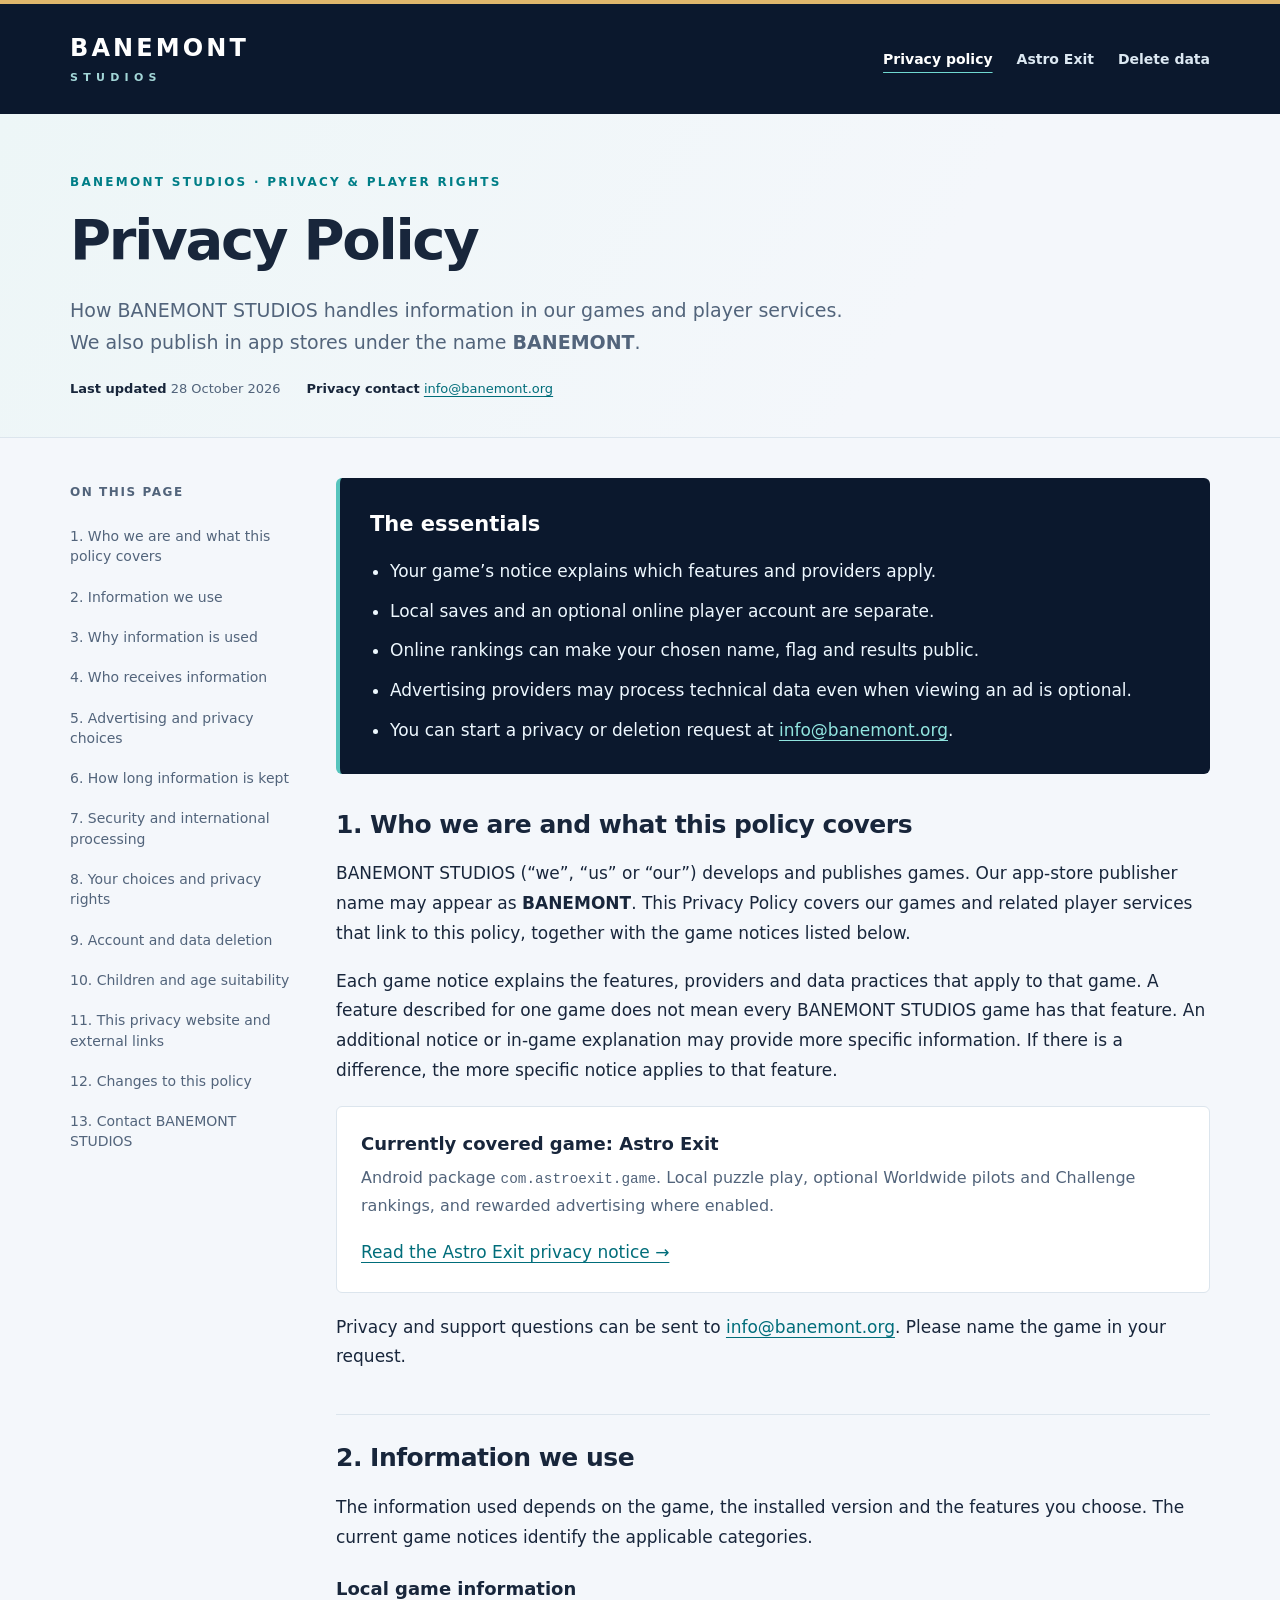
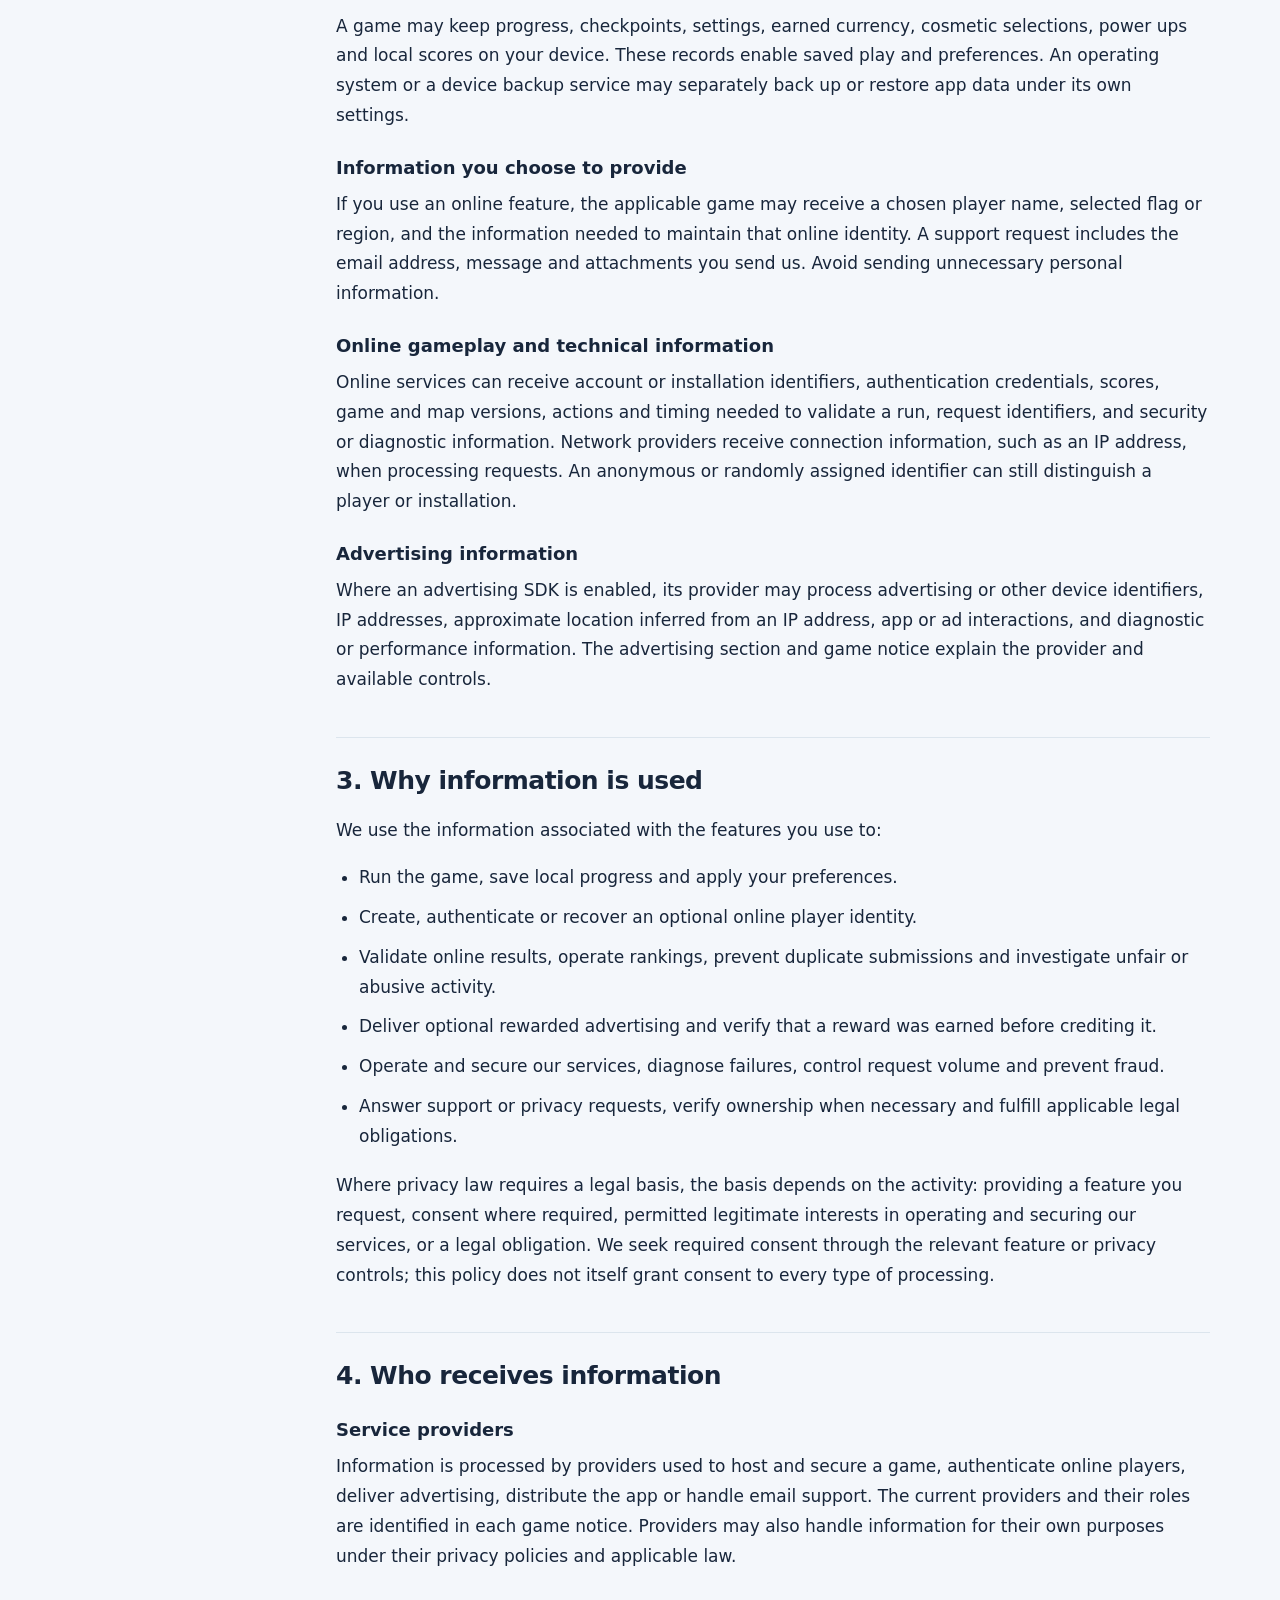
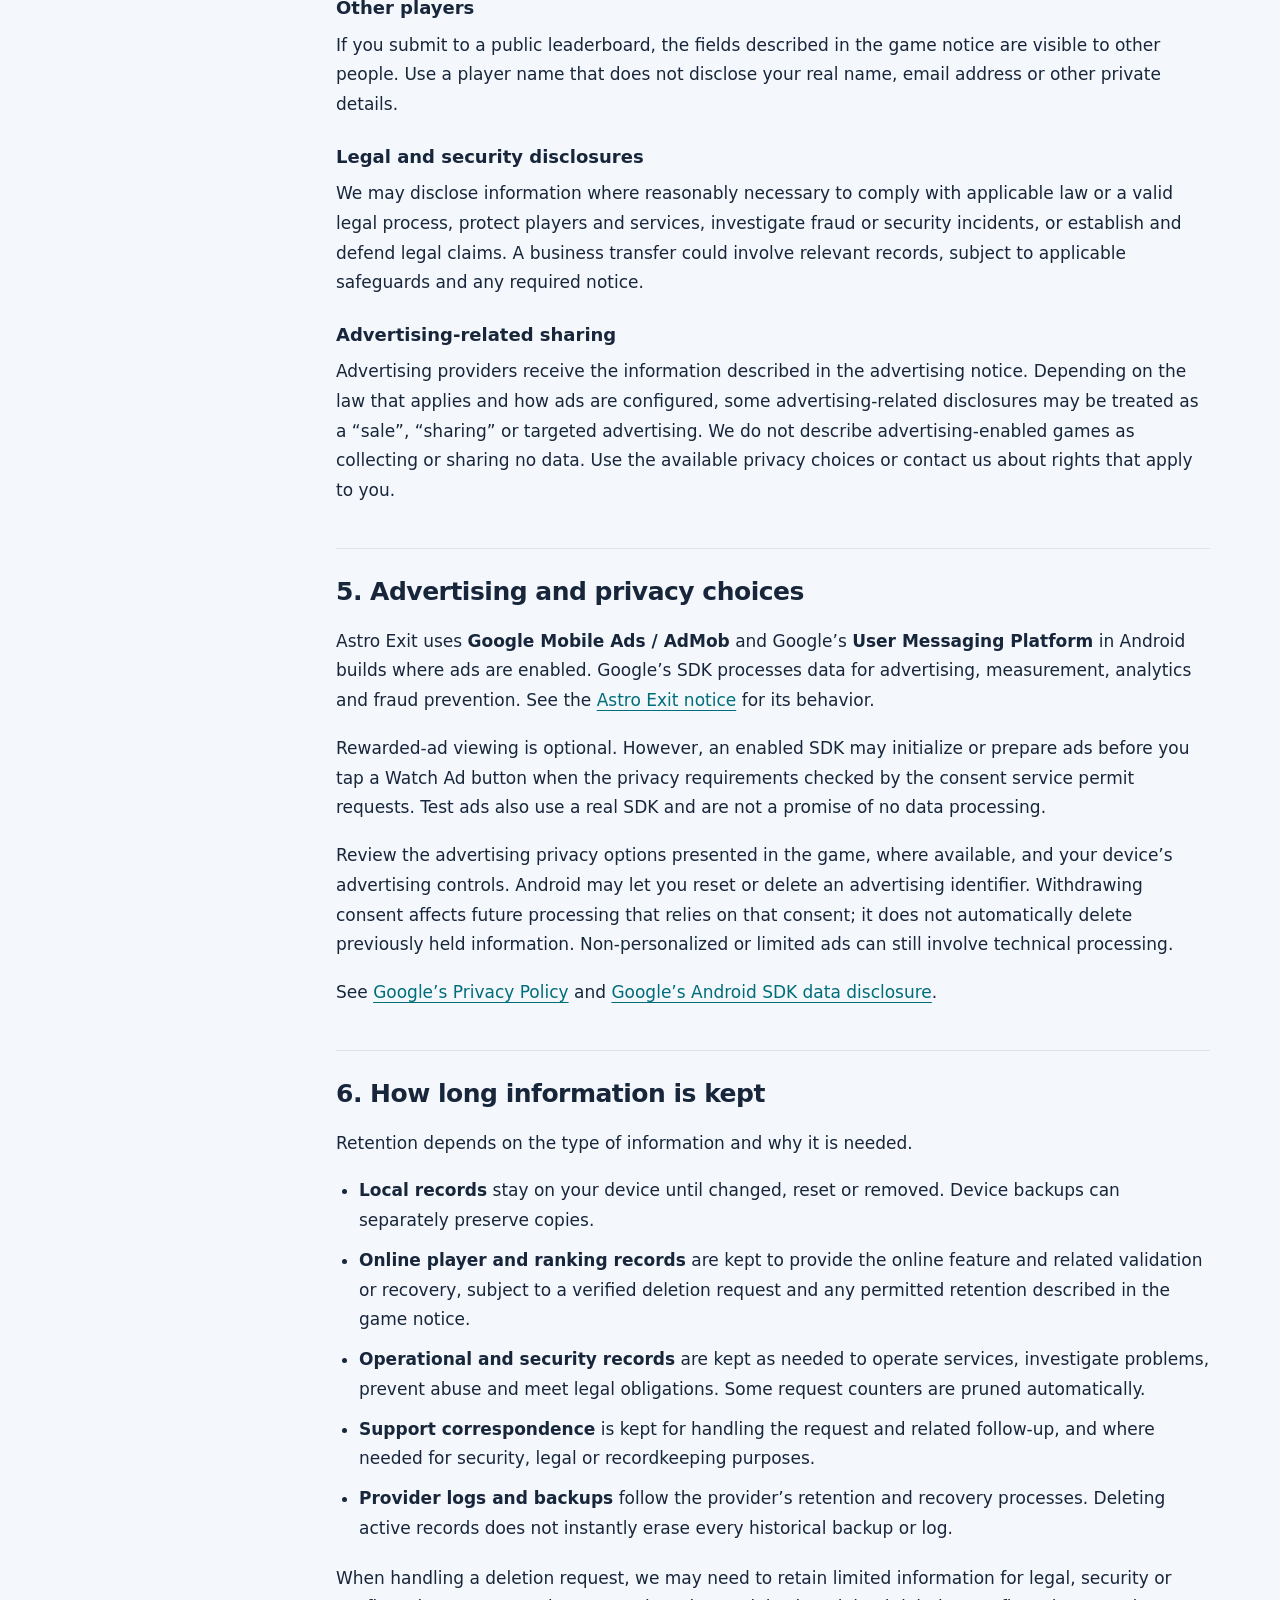
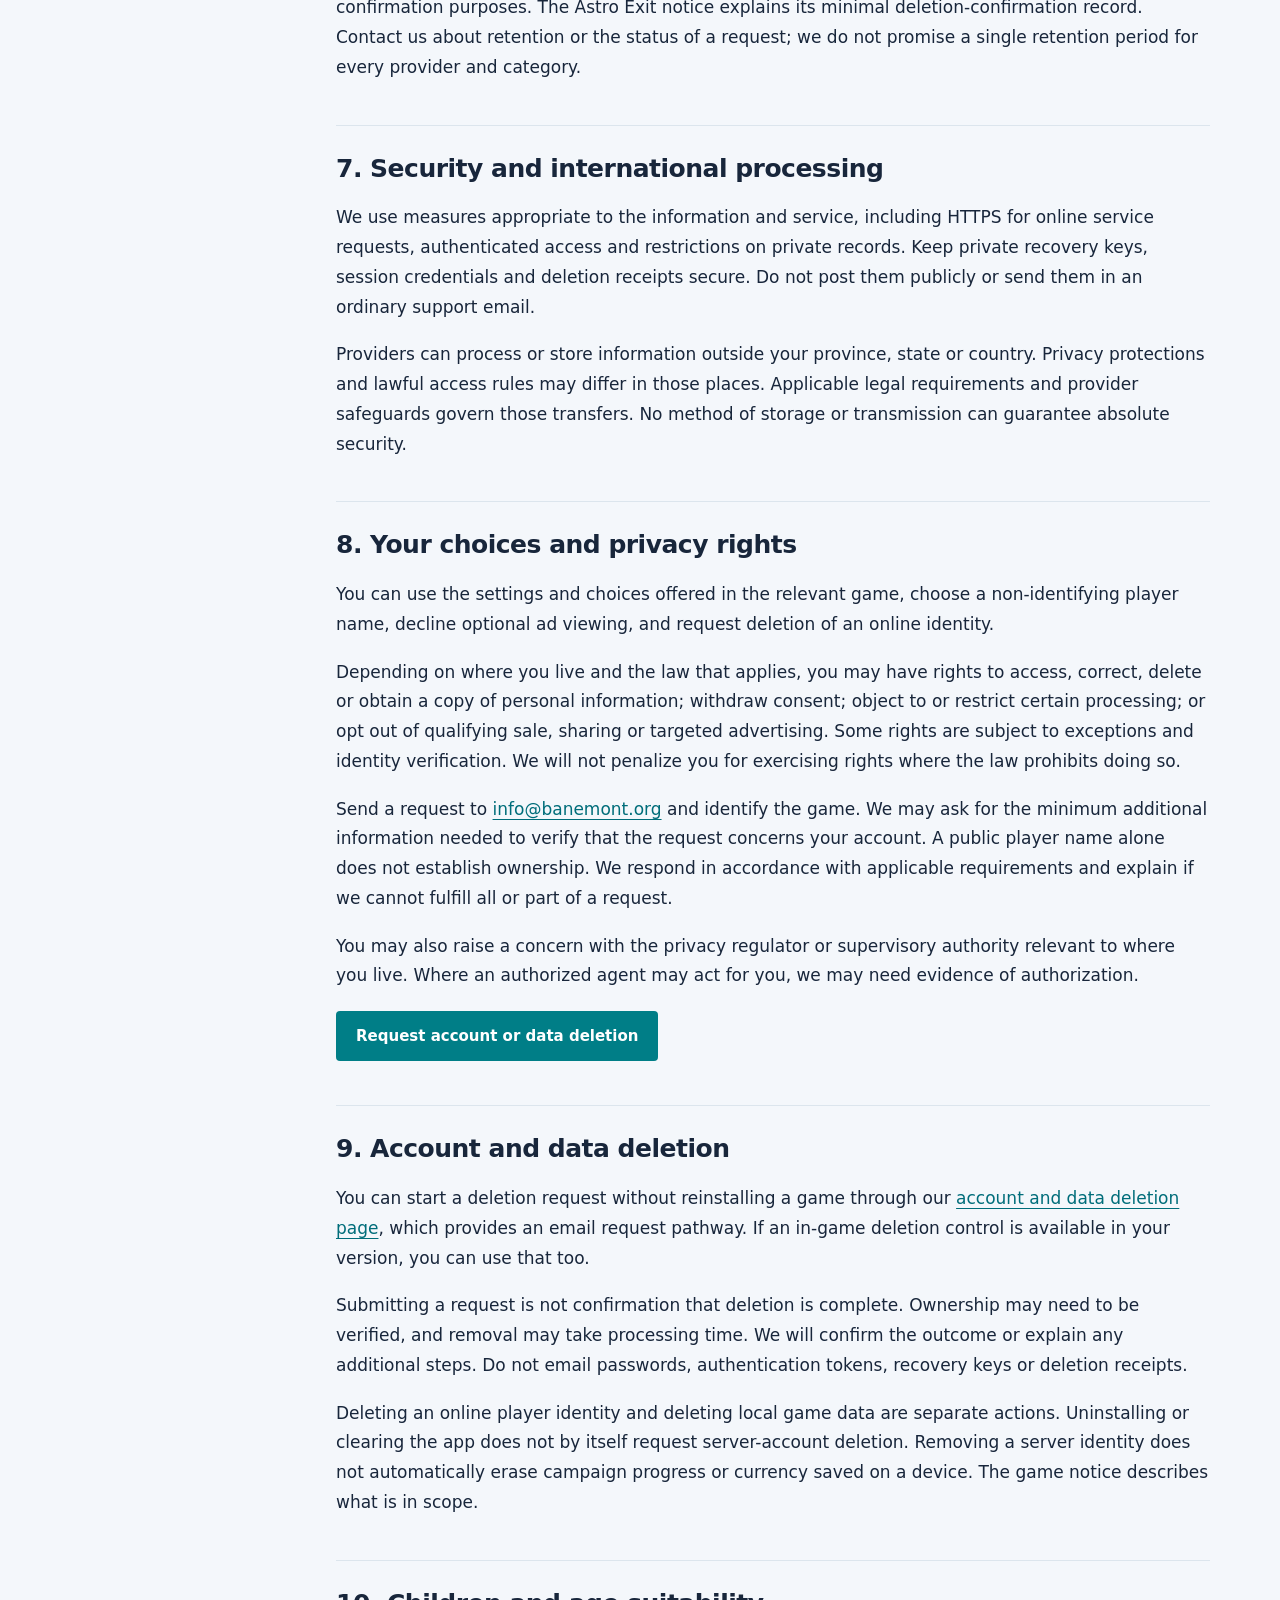
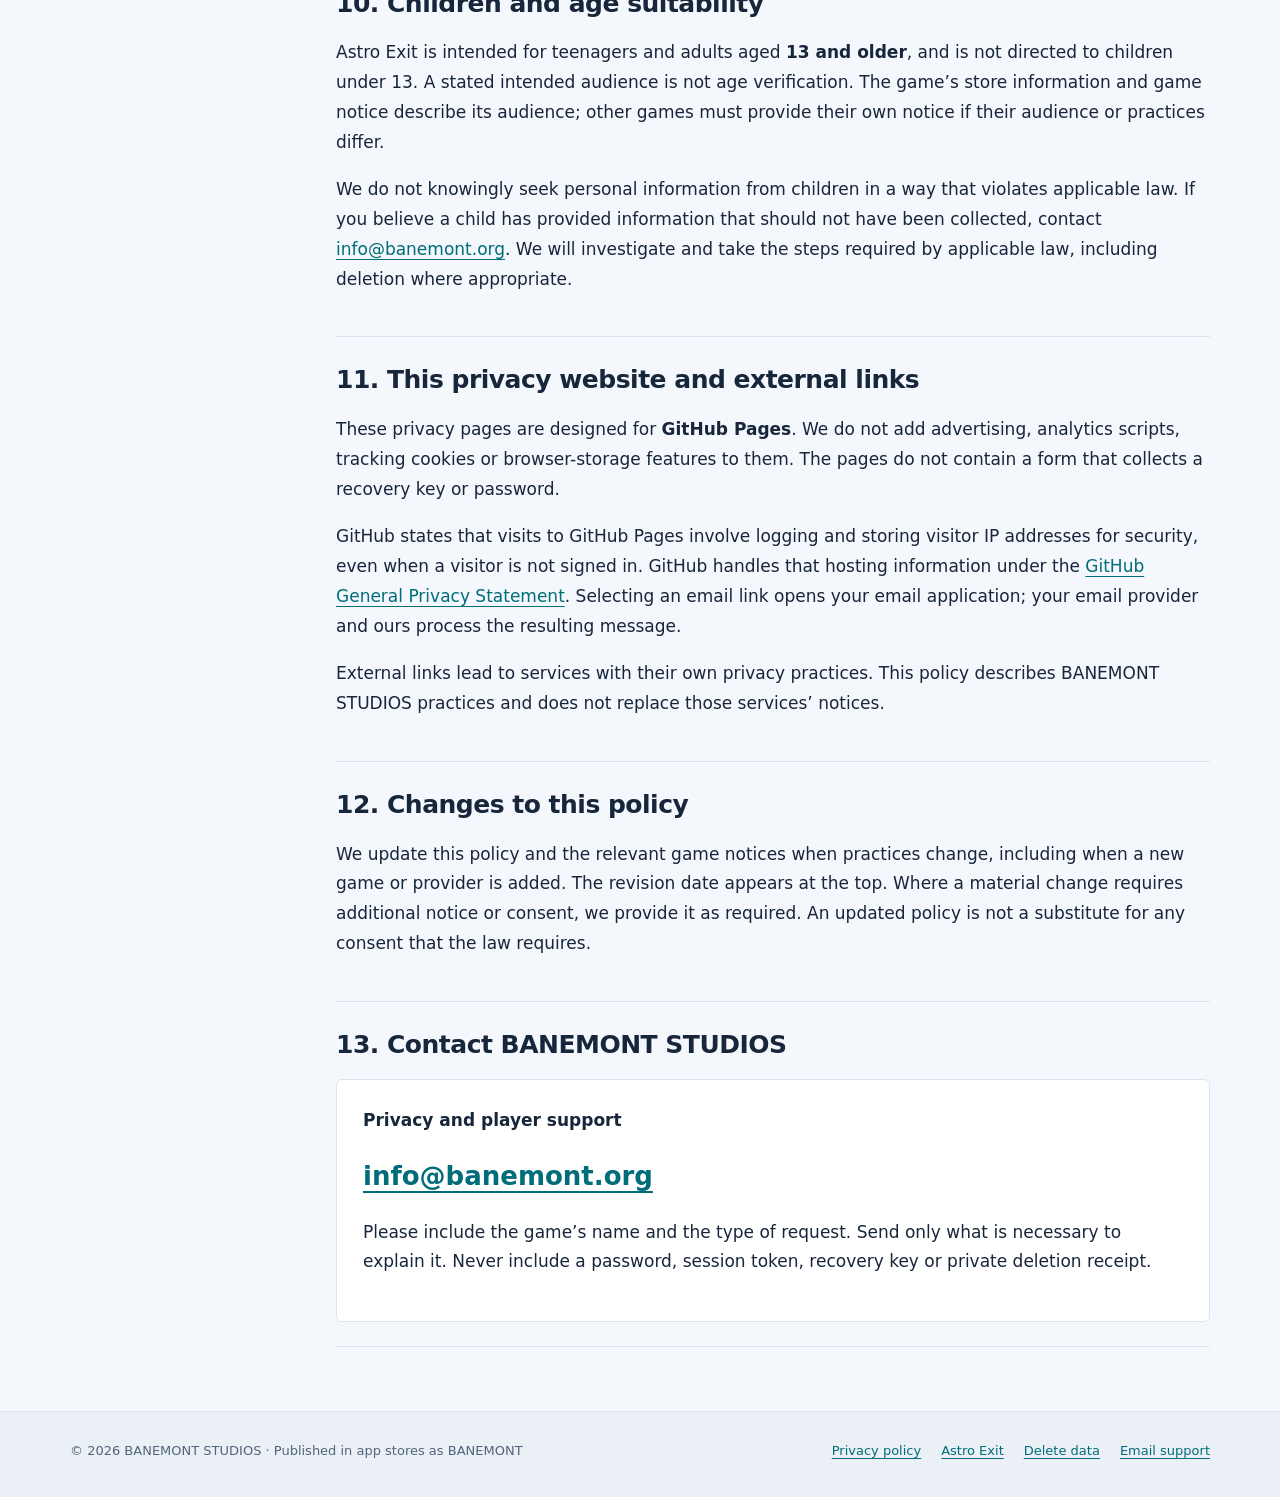
==== index.html @ 8b614230 "Create BANEMONT STUDIOS privacy policy and Pages site" ====
<!doctype html>
<html lang="en"><head><meta charset="utf-8"><meta name="viewport" content="width=device-width, initial-scale=1"><meta name="referrer" content="no-referrer"><meta http-equiv="Content-Security-Policy" content="default-src 'none'; style-src 'self'; img-src 'self'; base-uri 'none'; form-action 'none'; object-src 'none'"><title>Privacy Policy | BANEMONT STUDIOS</title><meta name="description" content="The BANEMONT STUDIOS privacy policy for linked games, including Astro Exit. Data practices, advertising, player rights and deletion requests."><meta name="color-scheme" content="light"><link rel="icon" href="favicon.svg" type="image/svg+xml"><link rel="stylesheet" href="site.css"></head>
<body><a class="skip" href="#main">Skip to content</a><header class="masthead"><div class="wrap"><a class="brand" href="index.html" aria-label="BANEMONT STUDIOS privacy home">BANEMONT<span>STUDIOS</span></a><nav class="top-links" aria-label="Site navigation"><a href="index.html" aria-current="page">Privacy policy</a><a href="games/astro-exit.html">Astro Exit</a><a href="delete-data.html">Delete data</a></nav></div></header>
<div class="hero"><div class="wrap"><p class="eyebrow">BANEMONT STUDIOS · Privacy &amp; player rights</p><h1>Privacy Policy</h1><p class="lead">How BANEMONT STUDIOS handles information in our games and player services. We also publish in app stores under the name <strong>BANEMONT</strong>.</p><div class="meta"><span><strong>Last updated</strong> 28 October 2026</span><span><strong>Privacy contact</strong> <a href="mailto:info@banemont.org">info@banemont.org</a></span></div></div></div>
<main class="wrap layout" id="main"><aside class="contents"><div class="desktop-contents"><p class="contents-label">On this page</p><nav aria-label="Page contents"><a href="#scope">1. Who we are and what this policy covers</a><a href="#information">2. Information we use</a><a href="#purposes">3. Why information is used</a><a href="#sharing">4. Who receives information</a><a href="#advertising">5. Advertising and privacy choices</a><a href="#retention">6. How long information is kept</a><a href="#security">7. Security and international processing</a><a href="#rights">8. Your choices and privacy rights</a><a href="#deletion">9. Account and data deletion</a><a href="#children">10. Children and age suitability</a><a href="#website">11. This privacy website and external links</a><a href="#changes">12. Changes to this policy</a><a href="#contact">13. Contact BANEMONT STUDIOS</a></nav></div><details class="mobile-contents"><summary>On this page</summary><nav aria-label="Page contents"><a href="#scope">1. Who we are and what this policy covers</a><a href="#information">2. Information we use</a><a href="#purposes">3. Why information is used</a><a href="#sharing">4. Who receives information</a><a href="#advertising">5. Advertising and privacy choices</a><a href="#retention">6. How long information is kept</a><a href="#security">7. Security and international processing</a><a href="#rights">8. Your choices and privacy rights</a><a href="#deletion">9. Account and data deletion</a><a href="#children">10. Children and age suitability</a><a href="#website">11. This privacy website and external links</a><a href="#changes">12. Changes to this policy</a><a href="#contact">13. Contact BANEMONT STUDIOS</a></nav></details></aside><article><div class="summary-card"><h2>The essentials</h2><ul><li>Your game’s notice explains which features and providers apply.</li><li>Local saves and an optional online player account are separate.</li><li>Online rankings can make your chosen name, flag and results public.</li><li>Advertising providers may process technical data even when viewing an ad is optional.</li><li>You can start a privacy or deletion request at <a href="mailto:info@banemont.org">info@banemont.org</a>.</li></ul></div><section class="document-section" id="scope" aria-labelledby="scope-heading"><h2 id="scope-heading">1. Who we are and what this policy covers</h2><p>BANEMONT STUDIOS (“we”, “us” or “our”) develops and publishes games. Our app-store publisher name may appear as <strong>BANEMONT</strong>. This Privacy Policy covers our games and related player services that link to this policy, together with the game notices listed below.</p><p>Each game notice explains the features, providers and data practices that apply to that game. A feature described for one game does not mean every BANEMONT STUDIOS game has that feature. An additional notice or in-game explanation may provide more specific information. If there is a difference, the more specific notice applies to that feature.</p><div class="game-card"><h3>Currently covered game: Astro Exit</h3><p>Android package <code>com.astroexit.game</code>. Local puzzle play, optional Worldwide pilots and Challenge rankings, and rewarded advertising where enabled.</p><a href="games/astro-exit.html">Read the Astro Exit privacy notice →</a></div><p>Privacy and support questions can be sent to <a href="mailto:info@banemont.org">info@banemont.org</a>. Please name the game in your request.</p></section><section class="document-section" id="information" aria-labelledby="information-heading"><h2 id="information-heading">2. Information we use</h2><p>The information used depends on the game, the installed version and the features you choose. The current game notices identify the applicable categories.</p><h3>Local game information</h3><p>A game may keep progress, checkpoints, settings, earned currency, cosmetic selections, power ups and local scores on your device. These records enable saved play and preferences. An operating system or a device backup service may separately back up or restore app data under its own settings.</p><h3>Information you choose to provide</h3><p>If you use an online feature, the applicable game may receive a chosen player name, selected flag or region, and the information needed to maintain that online identity. A support request includes the email address, message and attachments you send us. Avoid sending unnecessary personal information.</p><h3>Online gameplay and technical information</h3><p>Online services can receive account or installation identifiers, authentication credentials, scores, game and map versions, actions and timing needed to validate a run, request identifiers, and security or diagnostic information. Network providers receive connection information, such as an IP address, when processing requests. An anonymous or randomly assigned identifier can still distinguish a player or installation.</p><h3>Advertising information</h3><p>Where an advertising SDK is enabled, its provider may process advertising or other device identifiers, IP addresses, approximate location inferred from an IP address, app or ad interactions, and diagnostic or performance information. The advertising section and game notice explain the provider and available controls.</p></section><section class="document-section" id="purposes" aria-labelledby="purposes-heading"><h2 id="purposes-heading">3. Why information is used</h2><p>We use the information associated with the features you use to:</p><ul><li>Run the game, save local progress and apply your preferences.</li><li>Create, authenticate or recover an optional online player identity.</li><li>Validate online results, operate rankings, prevent duplicate submissions and investigate unfair or abusive activity.</li><li>Deliver optional rewarded advertising and verify that a reward was earned before crediting it.</li><li>Operate and secure our services, diagnose failures, control request volume and prevent fraud.</li><li>Answer support or privacy requests, verify ownership when necessary and fulfill applicable legal obligations.</li></ul><p>Where privacy law requires a legal basis, the basis depends on the activity: providing a feature you request, consent where required, permitted legitimate interests in operating and securing our services, or a legal obligation. We seek required consent through the relevant feature or privacy controls; this policy does not itself grant consent to every type of processing.</p></section><section class="document-section" id="sharing" aria-labelledby="sharing-heading"><h2 id="sharing-heading">4. Who receives information</h2><h3>Service providers</h3><p>Information is processed by providers used to host and secure a game, authenticate online players, deliver advertising, distribute the app or handle email support. The current providers and their roles are identified in each game notice. Providers may also handle information for their own purposes under their privacy policies and applicable law.</p><h3>Other players</h3><p>If you submit to a public leaderboard, the fields described in the game notice are visible to other people. Use a player name that does not disclose your real name, email address or other private details.</p><h3>Legal and security disclosures</h3><p>We may disclose information where reasonably necessary to comply with applicable law or a valid legal process, protect players and services, investigate fraud or security incidents, or establish and defend legal claims. A business transfer could involve relevant records, subject to applicable safeguards and any required notice.</p><h3>Advertising-related sharing</h3><p>Advertising providers receive the information described in the advertising notice. Depending on the law that applies and how ads are configured, some advertising-related disclosures may be treated as a “sale”, “sharing” or targeted advertising. We do not describe advertising-enabled games as collecting or sharing no data. Use the available privacy choices or contact us about rights that apply to you.</p></section><section class="document-section" id="advertising" aria-labelledby="advertising-heading"><h2 id="advertising-heading">5. Advertising and privacy choices</h2><p>Astro Exit uses <strong>Google Mobile Ads / AdMob</strong> and Google’s <strong>User Messaging Platform</strong> in Android builds where ads are enabled. Google’s SDK processes data for advertising, measurement, analytics and fraud prevention. See the <a href="games/astro-exit.html#advertising">Astro Exit notice</a> for its behavior.</p><p>Rewarded-ad viewing is optional. However, an enabled SDK may initialize or prepare ads before you tap a Watch Ad button when the privacy requirements checked by the consent service permit requests. Test ads also use a real SDK and are not a promise of no data processing.</p><p>Review the advertising privacy options presented in the game, where available, and your device’s advertising controls. Android may let you reset or delete an advertising identifier. Withdrawing consent affects future processing that relies on that consent; it does not automatically delete previously held information. Non-personalized or limited ads can still involve technical processing.</p><p>See <a href="https://policies.google.com/privacy">Google’s Privacy Policy</a> and <a href="https://developers.google.com/admob/android/next-gen/privacy/play-data-disclosure">Google’s Android SDK data disclosure</a>.</p></section><section class="document-section" id="retention" aria-labelledby="retention-heading"><h2 id="retention-heading">6. How long information is kept</h2><p>Retention depends on the type of information and why it is needed.</p><ul><li><strong>Local records</strong> stay on your device until changed, reset or removed. Device backups can separately preserve copies.</li><li><strong>Online player and ranking records</strong> are kept to provide the online feature and related validation or recovery, subject to a verified deletion request and any permitted retention described in the game notice.</li><li><strong>Operational and security records</strong> are kept as needed to operate services, investigate problems, prevent abuse and meet legal obligations. Some request counters are pruned automatically.</li><li><strong>Support correspondence</strong> is kept for handling the request and related follow-up, and where needed for security, legal or recordkeeping purposes.</li><li><strong>Provider logs and backups</strong> follow the provider’s retention and recovery processes. Deleting active records does not instantly erase every historical backup or log.</li></ul><p>When handling a deletion request, we may need to retain limited information for legal, security or confirmation purposes. The Astro Exit notice explains its minimal deletion-confirmation record. Contact us about retention or the status of a request; we do not promise a single retention period for every provider and category.</p></section><section class="document-section" id="security" aria-labelledby="security-heading"><h2 id="security-heading">7. Security and international processing</h2><p>We use measures appropriate to the information and service, including HTTPS for online service requests, authenticated access and restrictions on private records. Keep private recovery keys, session credentials and deletion receipts secure. Do not post them publicly or send them in an ordinary support email.</p><p>Providers can process or store information outside your province, state or country. Privacy protections and lawful access rules may differ in those places. Applicable legal requirements and provider safeguards govern those transfers. No method of storage or transmission can guarantee absolute security.</p></section><section class="document-section" id="rights" aria-labelledby="rights-heading"><h2 id="rights-heading">8. Your choices and privacy rights</h2><p>You can use the settings and choices offered in the relevant game, choose a non-identifying player name, decline optional ad viewing, and request deletion of an online identity.</p><p>Depending on where you live and the law that applies, you may have rights to access, correct, delete or obtain a copy of personal information; withdraw consent; object to or restrict certain processing; or opt out of qualifying sale, sharing or targeted advertising. Some rights are subject to exceptions and identity verification. We will not penalize you for exercising rights where the law prohibits doing so.</p><p>Send a request to <a href="mailto:info@banemont.org?subject=BANEMONT%20STUDIOS%20privacy%20request">info@banemont.org</a> and identify the game. We may ask for the minimum additional information needed to verify that the request concerns your account. A public player name alone does not establish ownership. We respond in accordance with applicable requirements and explain if we cannot fulfill all or part of a request.</p><p>You may also raise a concern with the privacy regulator or supervisory authority relevant to where you live. Where an authorized agent may act for you, we may need evidence of authorization.</p><div class="actions"><a class="button" href="delete-data.html">Request account or data deletion</a></div></section><section class="document-section" id="deletion" aria-labelledby="deletion-heading"><h2 id="deletion-heading">9. Account and data deletion</h2><p>You can start a deletion request without reinstalling a game through our <a href="delete-data.html">account and data deletion page</a>, which provides an email request pathway. If an in-game deletion control is available in your version, you can use that too.</p><p>Submitting a request is not confirmation that deletion is complete. Ownership may need to be verified, and removal may take processing time. We will confirm the outcome or explain any additional steps. Do not email passwords, authentication tokens, recovery keys or deletion receipts.</p><p>Deleting an online player identity and deleting local game data are separate actions. Uninstalling or clearing the app does not by itself request server-account deletion. Removing a server identity does not automatically erase campaign progress or currency saved on a device. The game notice describes what is in scope.</p></section><section class="document-section" id="children" aria-labelledby="children-heading"><h2 id="children-heading">10. Children and age suitability</h2><p>Astro Exit is intended for teenagers and adults aged <strong>13 and older</strong>, and is not directed to children under 13. A stated intended audience is not age verification. The game’s store information and game notice describe its audience; other games must provide their own notice if their audience or practices differ.</p><p>We do not knowingly seek personal information from children in a way that violates applicable law. If you believe a child has provided information that should not have been collected, contact <a href="mailto:info@banemont.org">info@banemont.org</a>. We will investigate and take the steps required by applicable law, including deletion where appropriate.</p></section><section class="document-section" id="website" aria-labelledby="website-heading"><h2 id="website-heading">11. This privacy website and external links</h2><p>These privacy pages are designed for <strong>GitHub Pages</strong>. We do not add advertising, analytics scripts, tracking cookies or browser-storage features to them. The pages do not contain a form that collects a recovery key or password.</p><p>GitHub states that visits to GitHub Pages involve logging and storing visitor IP addresses for security, even when a visitor is not signed in. GitHub handles that hosting information under the <a href="https://docs.github.com/en/site-policy/privacy-policies/github-general-privacy-statement">GitHub General Privacy Statement</a>. Selecting an email link opens your email application; your email provider and ours process the resulting message.</p><p>External links lead to services with their own privacy practices. This policy describes BANEMONT STUDIOS practices and does not replace those services’ notices.</p></section><section class="document-section" id="changes" aria-labelledby="changes-heading"><h2 id="changes-heading">12. Changes to this policy</h2><p>We update this policy and the relevant game notices when practices change, including when a new game or provider is added. The revision date appears at the top. Where a material change requires additional notice or consent, we provide it as required. An updated policy is not a substitute for any consent that the law requires.</p></section><section class="document-section" id="contact" aria-labelledby="contact-heading"><h2 id="contact-heading">13. Contact BANEMONT STUDIOS</h2><div class="contact-box"><p><strong>Privacy and player support</strong></p><p class="email"><a href="mailto:info@banemont.org">info@banemont.org</a></p><p>Please include the game’s name and the type of request. Send only what is necessary to explain it. Never include a password, session token, recovery key or private deletion receipt.</p></div></section></article></main>
<footer><div class="wrap"><span>© 2026 BANEMONT STUDIOS · Published in app stores as BANEMONT</span><nav aria-label="Footer navigation"><a href="index.html" aria-current="page">Privacy policy</a><a href="games/astro-exit.html">Astro Exit</a><a href="delete-data.html">Delete data</a><a href="mailto:info@banemont.org">Email support</a></nav></div></footer></body></html>
---- site.css ----
:root{color-scheme:light;--ink:#18263b;--muted:#52647b;--paper:#f4f7fb;--card:#fff;--navy:#0b182d;--line:#dce5ed;--accent:#007e87;--soft:#e6f4f3;--gold:#dfb76c}
*{box-sizing:border-box}html{scroll-behavior:auto;scroll-padding-top:24px}body{margin:0;color:var(--ink);background:var(--paper);font:17px/1.75 system-ui,-apple-system,BlinkMacSystemFont,"Segoe UI",sans-serif}a{color:#006d7a;text-underline-offset:.22em}a:hover{text-decoration-thickness:2px}a:focus-visible,summary:focus-visible{outline:3px solid #cb970d;outline-offset:5px}.skip{position:absolute;top:-100px;left:20px;z-index:10;background:white;padding:12px}.skip:focus{top:12px}.wrap{max-width:1140px;width:calc(100% - 64px);margin:auto}
.masthead{background:var(--navy);color:#fff;border-top:4px solid var(--gold)}.masthead .wrap{display:flex;align-items:center;justify-content:space-between;gap:28px;min-height:110px}.brand{display:inline-flex;flex-direction:column;color:#fff;text-decoration:none;font-size:24px;line-height:1.2;letter-spacing:.13em;font-weight:850}.brand span{color:#a3d6d7;font-size:11px;letter-spacing:.48em;margin-top:8px}.top-links{display:flex;gap:24px;flex-wrap:wrap}.top-links a{color:#dce8f2;font-size:14px;font-weight:650;text-decoration:none}.top-links a[aria-current=page]{color:#fff;text-decoration:underline;text-decoration-color:#70d8d0;text-underline-offset:8px}
.hero{padding:58px 0 36px;border-bottom:1px solid var(--line);background:linear-gradient(120deg,#edf6f7,#f4f7fb 70%)}.eyebrow{font-size:12px;color:var(--accent);font-weight:800;letter-spacing:.19em;text-transform:uppercase;margin:0 0 16px}h1{font-size:clamp(36px,5vw,56px);line-height:1.12;letter-spacing:-.04em;margin:0 0 22px;max-width:850px}.lead{font-size:19px;line-height:1.7;max-width:790px;color:var(--muted);margin:0 0 20px}.meta{display:flex;flex-wrap:wrap;gap:12px 26px;color:var(--muted);font-size:13px}.meta strong{color:var(--ink)}
.layout{display:grid;grid-template-columns:220px minmax(0,1fr);gap:46px;padding-top:40px;padding-bottom:64px}.contents{align-self:start;position:sticky;top:24px;padding-top:4px}.contents summary{font-size:12px;letter-spacing:.13em;text-transform:uppercase;font-weight:800;list-style:none;margin-bottom:18px;color:var(--muted)}.contents nav{display:grid;gap:10px}.contents nav a{font-size:14px;line-height:1.45;text-decoration:none;color:var(--muted);padding:5px 0}.contents nav a:hover{color:var(--accent)}article{min-width:0}.summary-card{background:var(--navy);color:#eef8ff;border-radius:6px;padding:28px 30px;margin-bottom:30px;border-left:4px solid #57c4bd}.summary-card h2{font-size:21px;color:white;margin:0 0 14px}.summary-card ul{padding-left:20px;margin:0}.summary-card a{color:#91e5df}.summary-card li{margin-top:10px}.document-section{padding:26px 0 24px;border-bottom:1px solid var(--line)}.document-section:first-of-type{padding-top:4px}.document-section h2{font-size:25px;line-height:1.35;letter-spacing:-.02em;margin:0 0 18px}.document-section h3{font-size:18px;line-height:1.4;margin:24px 0 10px}.document-section p{margin:0 0 18px}.document-section ul,.document-section ol{padding-left:23px;margin:0 0 20px}li+li{margin-top:10px}.note{padding:18px 22px;background:var(--soft);border-left:3px solid var(--accent);margin:22px 0;color:#214e54}.note p:last-child{margin:0}.game-card{background:var(--card);padding:24px;border:1px solid var(--line);border-radius:6px;margin:20px 0}.game-card h3{margin:0 0 8px}.game-card p{font-size:16px;color:var(--muted)}.button{display:inline-flex;align-items:center;justify-content:center;min-height:48px;padding:12px 20px;border-radius:4px;background:var(--accent);color:white;text-decoration:none;font-size:15px;font-weight:700}.button:hover{background:#006b72;color:white}.actions{display:flex;flex-wrap:wrap;gap:12px 20px;align-items:center;margin:20px 0}.actions>a:not(.button){font-size:15px}code{font-family:ui-monospace,Consolas,monospace;font-size:.9em;overflow-wrap:anywhere}.provider-list li{margin-top:16px}.provider-list strong{display:block}.contact-box{padding:26px;background:white;border:1px solid var(--line);border-radius:6px}.contact-box .email{font-size:clamp(20px,3.7vw,26px);font-weight:750;overflow-wrap:anywhere}.muted{color:var(--muted)}footer{border-top:1px solid var(--line);background:#eaf0f6;padding:28px 0 34px;color:var(--muted);font-size:13px}footer .wrap{display:flex;justify-content:space-between;gap:22px;flex-wrap:wrap}footer nav{display:flex;gap:20px;flex-wrap:wrap}
.contents-label{font-size:12px;letter-spacing:.13em;text-transform:uppercase;font-weight:800;margin:0 0 18px;color:var(--muted)}.mobile-contents{display:none}.top-links a{display:inline-flex;align-items:center;min-height:44px}
@media(max-width:850px){.layout{grid-template-columns:1fr;gap:24px}.contents{position:static;background:#e9f0f5;padding:18px 20px;border-radius:5px}.desktop-contents{display:none}.mobile-contents{display:block}.contents nav{grid-template-columns:repeat(2,minmax(0,1fr));gap:8px 20px}.contents nav a{display:flex;align-items:center;min-height:44px}.contents summary{margin:0;list-style:revert;cursor:pointer;min-height:26px}.mobile-contents[open] summary{margin-bottom:12px}.hero{padding:40px 0 30px}}
@media(max-width:500px){body{font-size:16px}.wrap{width:calc(100% - 36px)}.masthead .wrap{align-items:flex-start;flex-direction:column;gap:24px;padding:24px 0;min-height:0}.brand{font-size:22px}.top-links{gap:22px}.top-links a{font-size:13px}.hero{padding-top:34px}.lead{font-size:18px}.layout{padding-top:24px}.summary-card{padding:22px}.document-section h2{font-size:23px}.game-card,.contact-box{padding:20px}.contents nav{grid-template-columns:1fr}.actions{align-items:stretch;flex-direction:column}.button{width:100%}footer .wrap{display:block}footer nav{margin-top:16px}}
@media print{body{color:#111;background:white;font-size:11pt}.masthead{background:white;color:#111;border-color:#333}.brand{color:#111}.brand span{color:#555}.top-links,.contents,.skip,.actions,footer{display:none}.wrap{width:100%;max-width:none}.hero{background:white;padding:20px 0}.layout{display:block;padding:0}.summary-card{background:white;color:#111;border:1px solid #ccc}.summary-card h2{color:#111}.document-section{break-inside:avoid-page}.lead,.muted,.meta{color:#333}a{color:#111}h1{font-size:30pt}.note,.contact-box,.game-card{background:white;border-color:#ccc}}
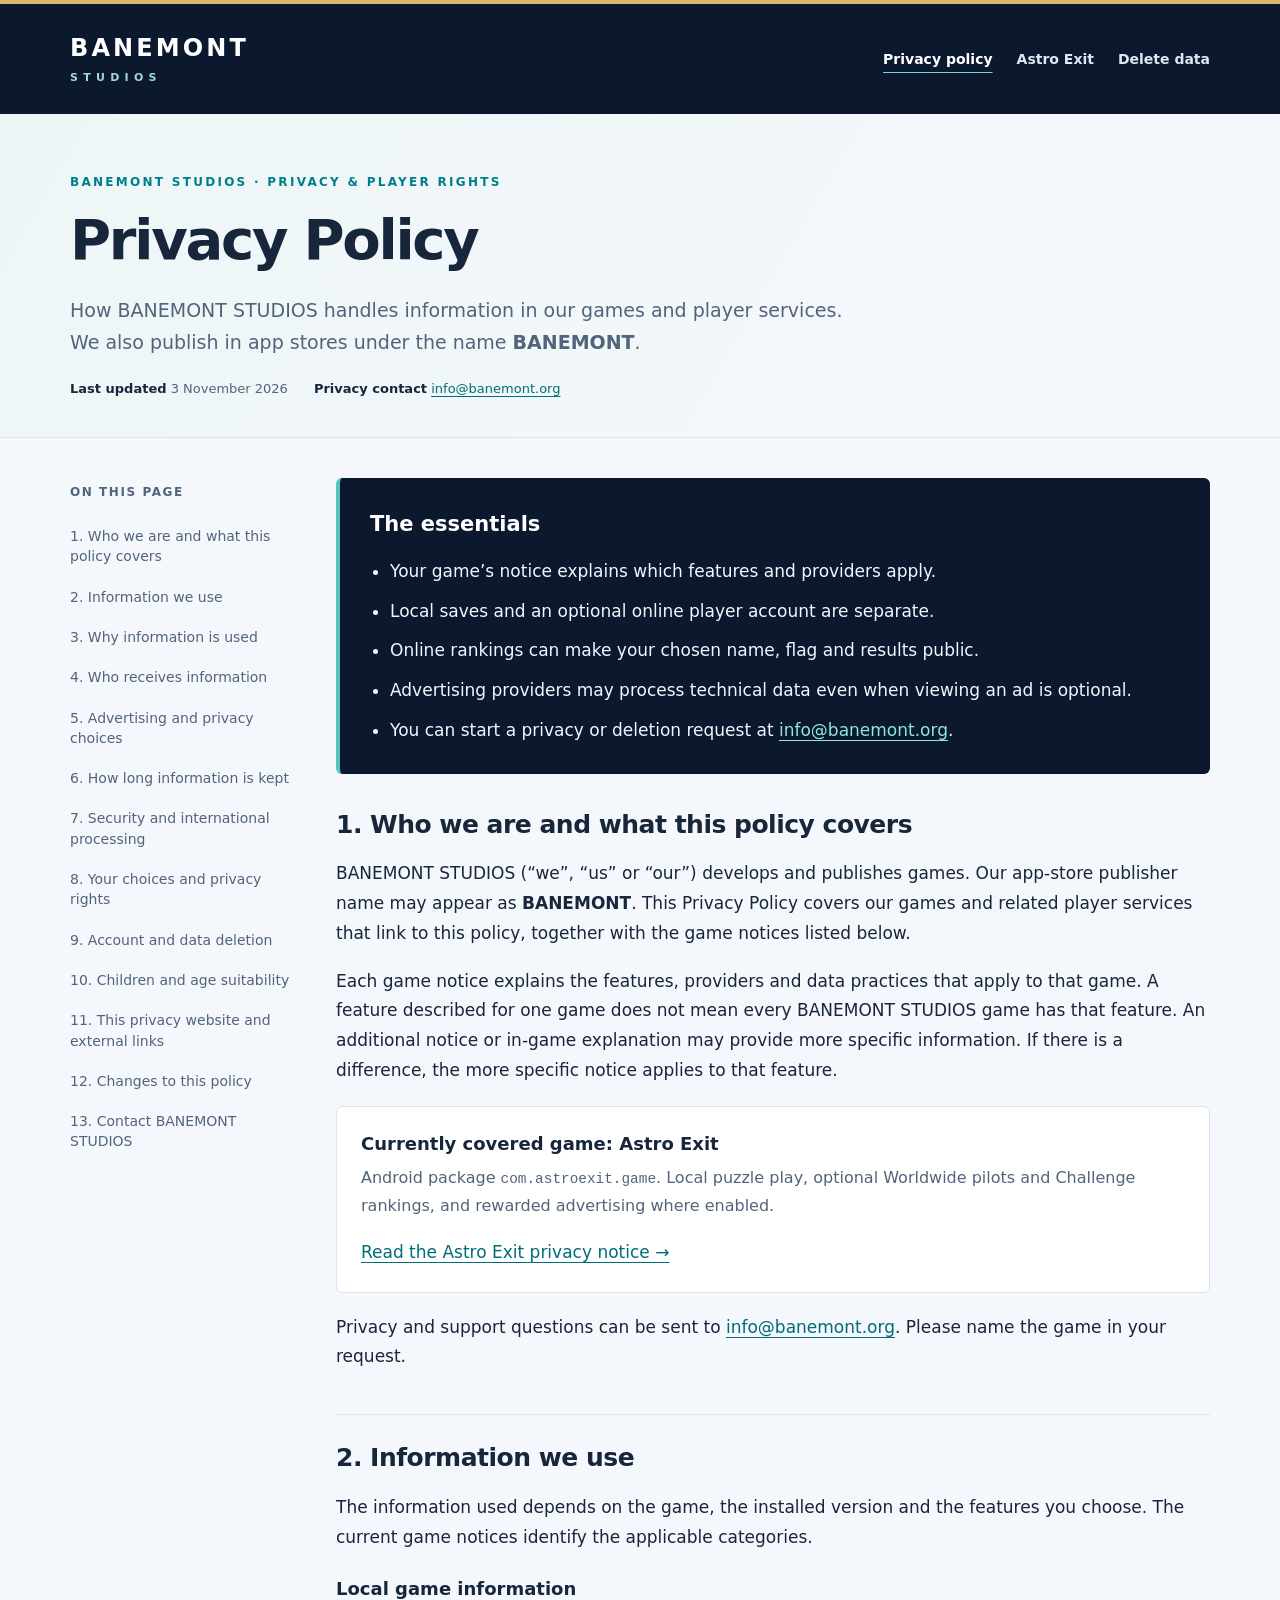
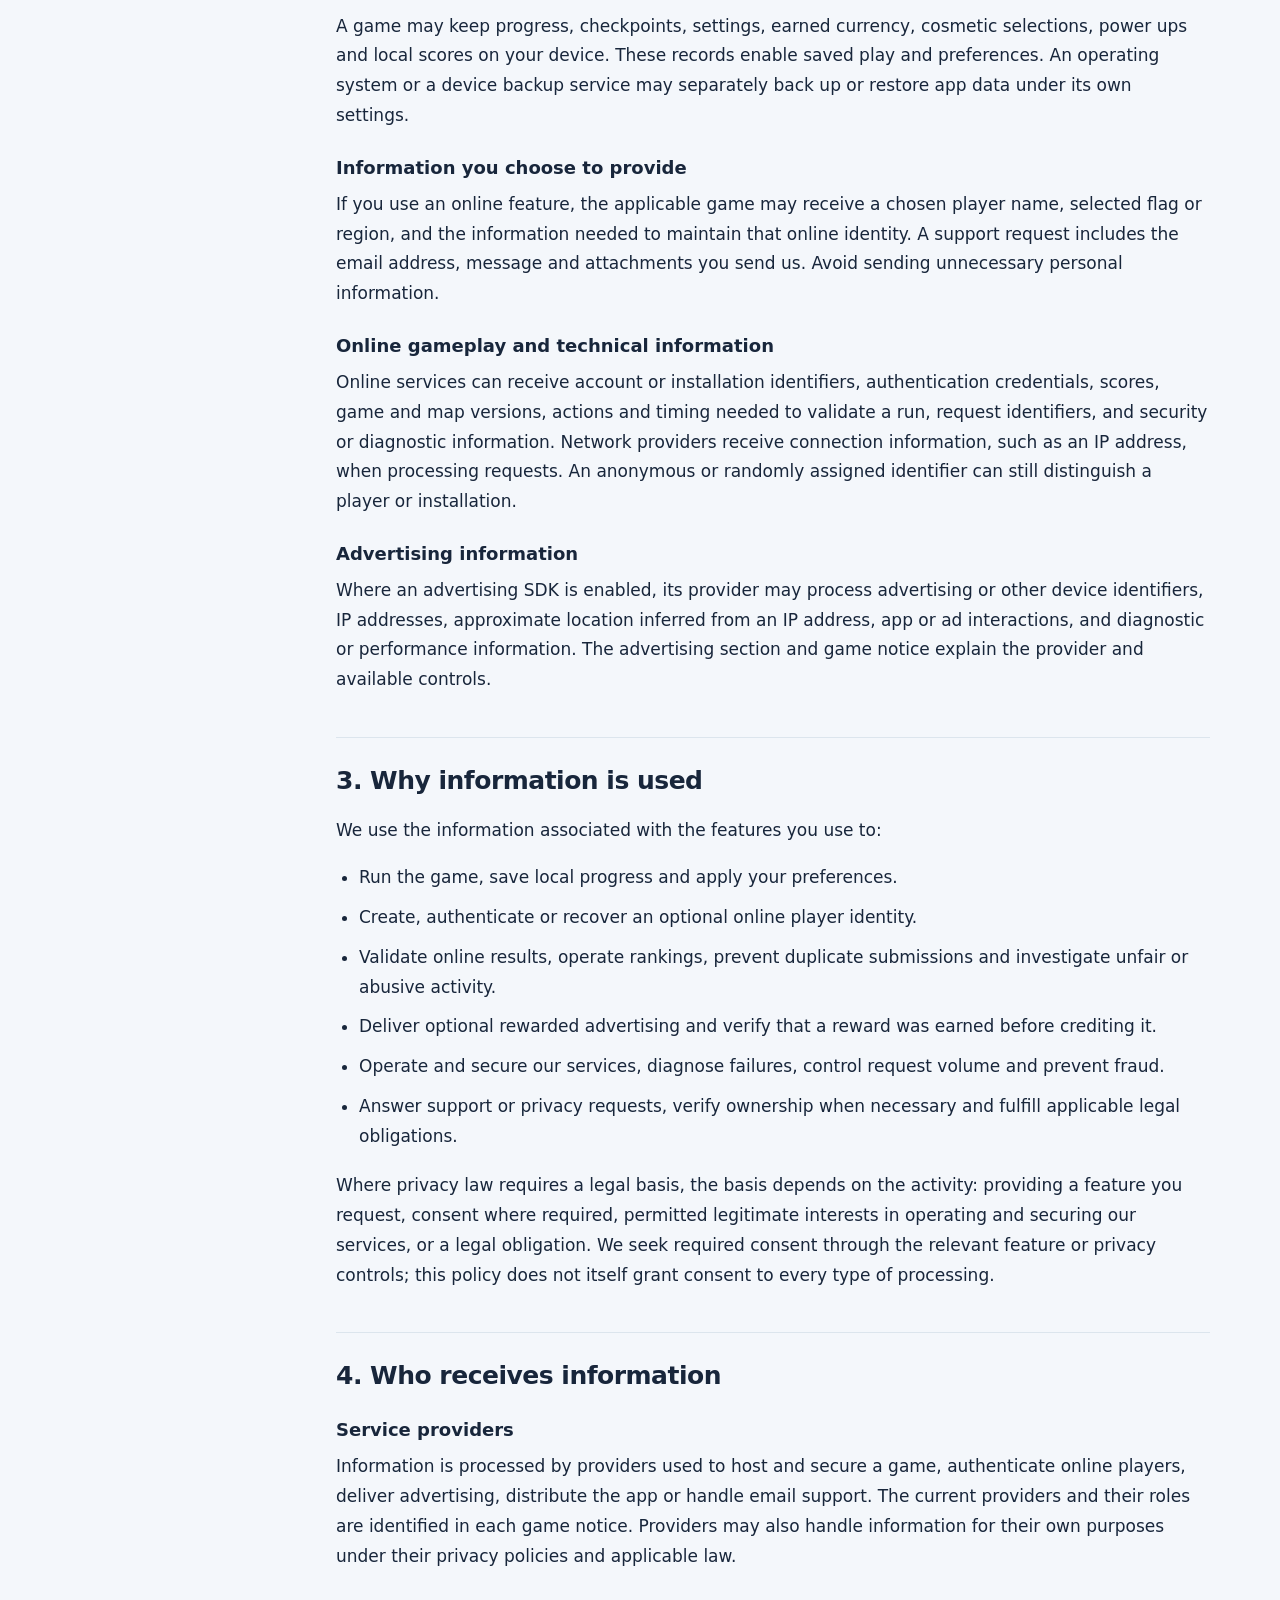
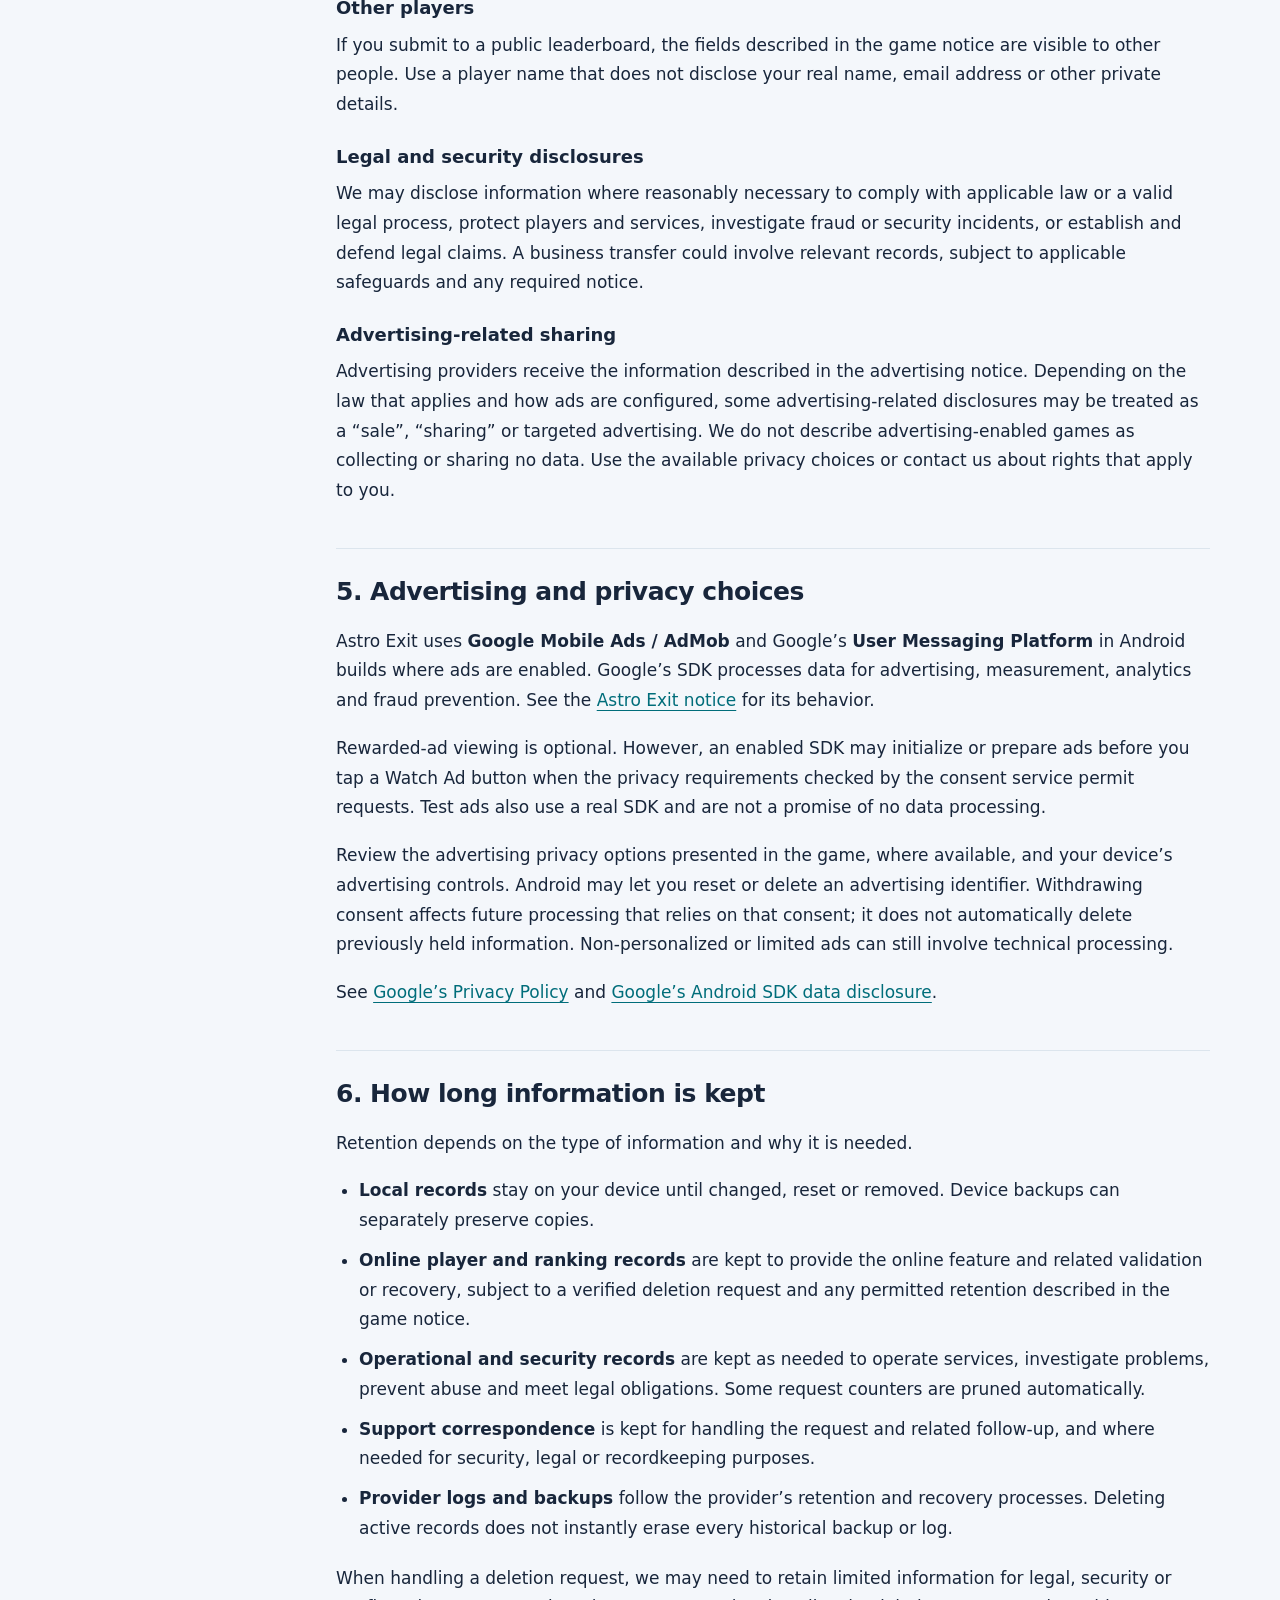
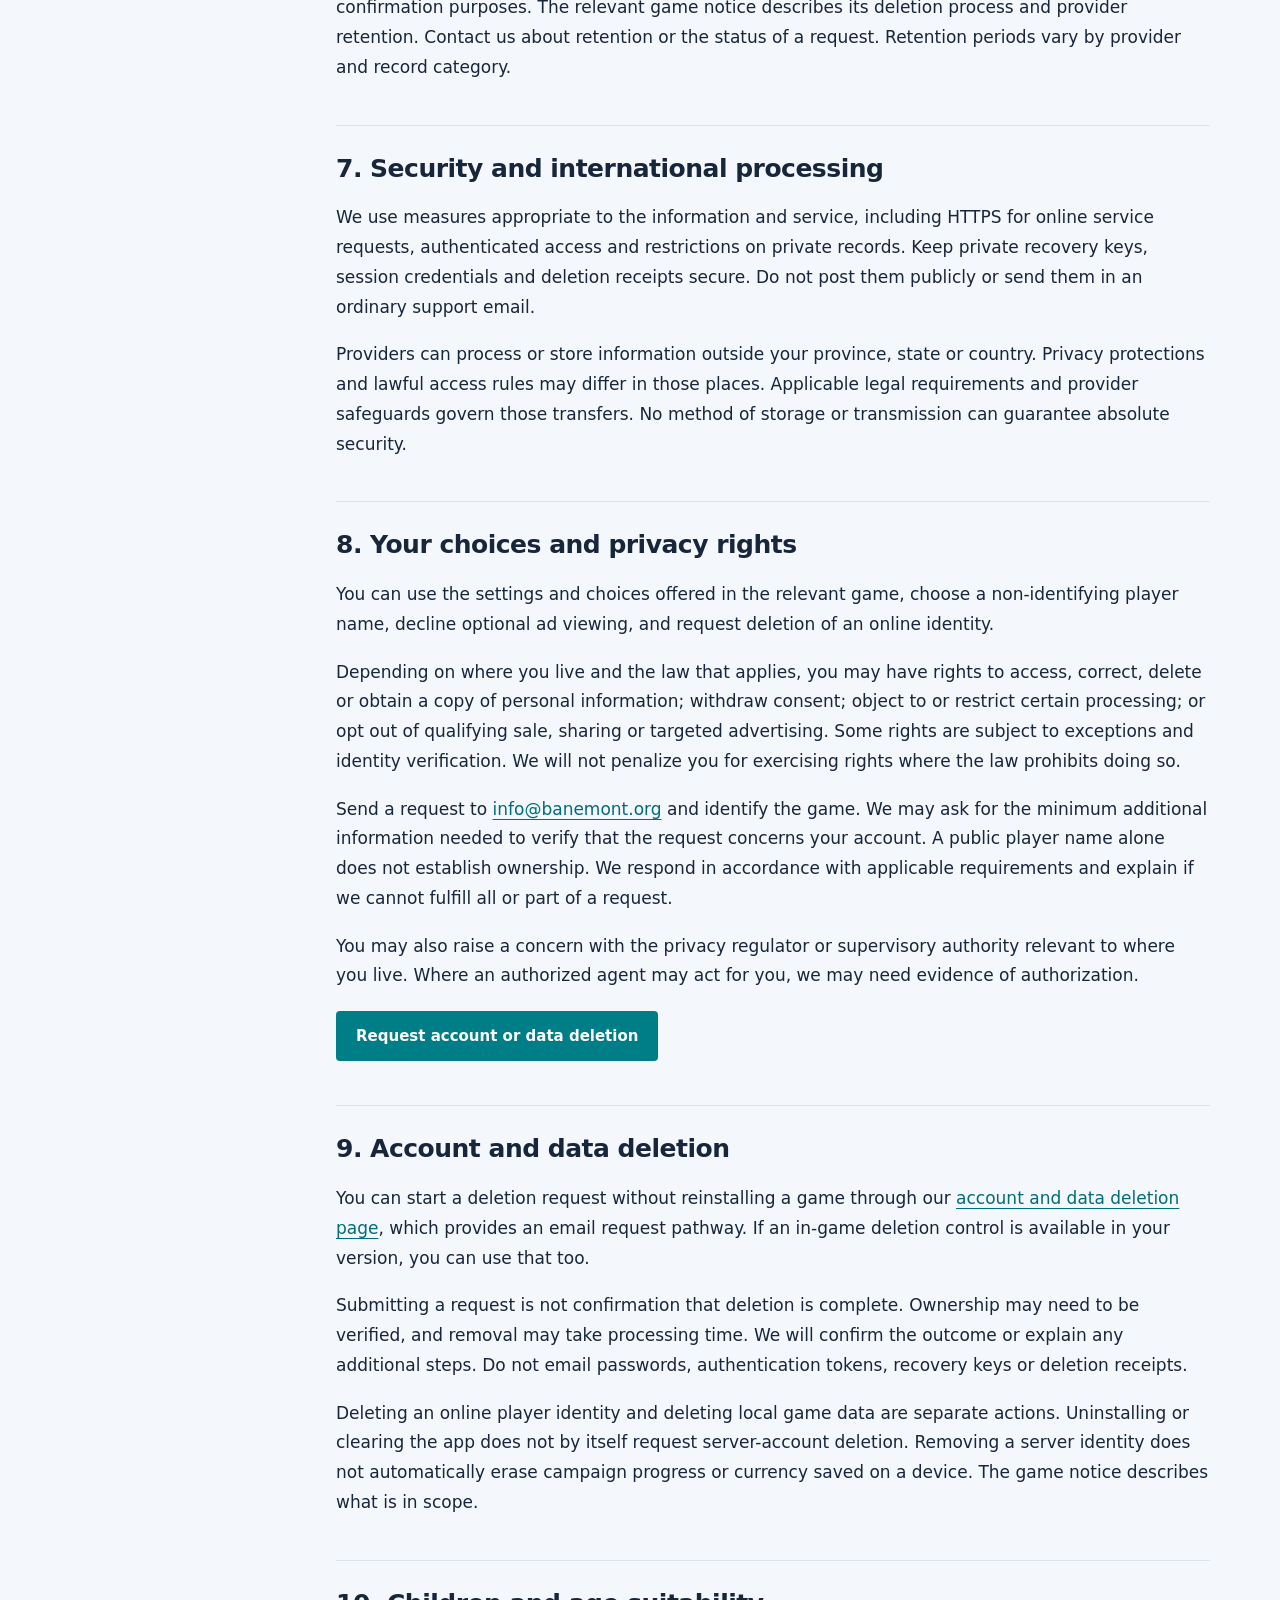
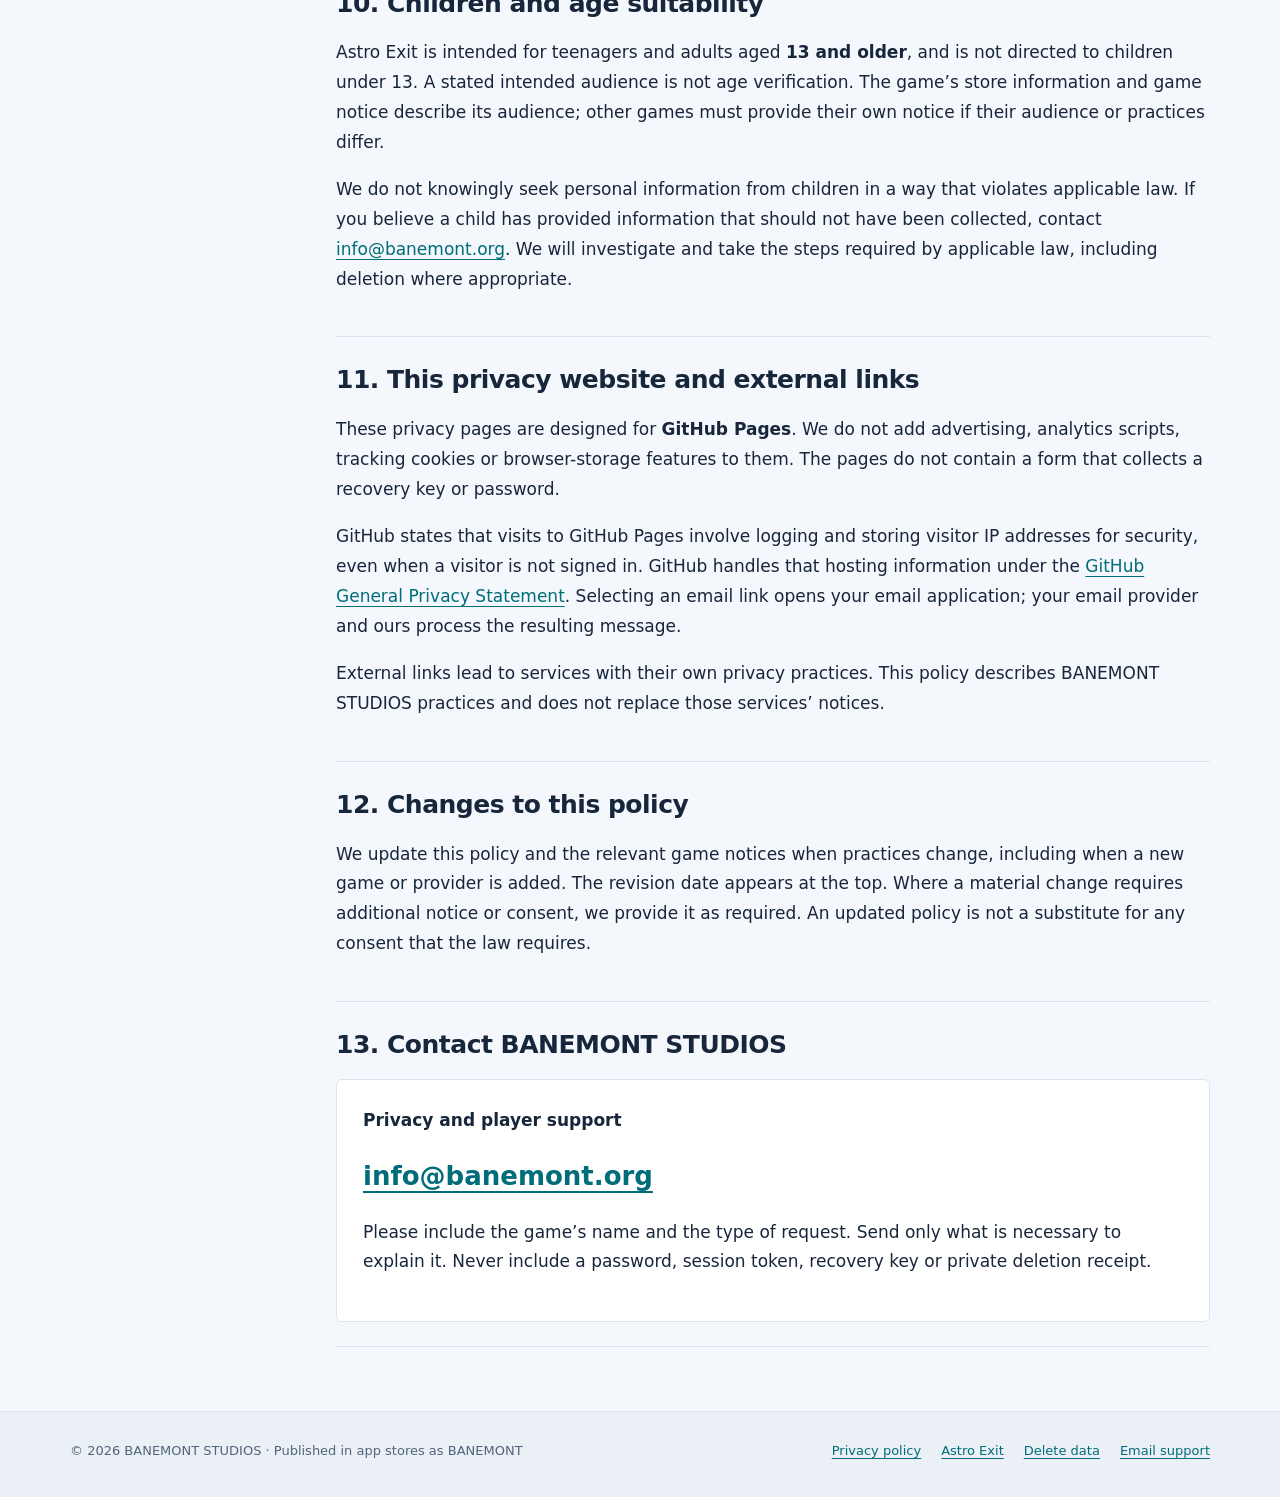
==== commit d77812c9: "Disclose Talo and Cloudflare in the Astro Exit privacy notice" ====
--- a/index.html
+++ b/index.html
@@ -1,6 +1,6 @@
 <!doctype html>
 <html lang="en"><head><meta charset="utf-8"><meta name="viewport" content="width=device-width, initial-scale=1"><meta name="referrer" content="no-referrer"><meta http-equiv="Content-Security-Policy" content="default-src 'none'; style-src 'self'; img-src 'self'; base-uri 'none'; form-action 'none'; object-src 'none'"><title>Privacy Policy | BANEMONT STUDIOS</title><meta name="description" content="The BANEMONT STUDIOS privacy policy for linked games, including Astro Exit. Data practices, advertising, player rights and deletion requests."><meta name="color-scheme" content="light"><link rel="icon" href="favicon.svg" type="image/svg+xml"><link rel="stylesheet" href="site.css"></head>
 <body><a class="skip" href="#main">Skip to content</a><header class="masthead"><div class="wrap"><a class="brand" href="index.html" aria-label="BANEMONT STUDIOS privacy home">BANEMONT<span>STUDIOS</span></a><nav class="top-links" aria-label="Site navigation"><a href="index.html" aria-current="page">Privacy policy</a><a href="games/astro-exit.html">Astro Exit</a><a href="delete-data.html">Delete data</a></nav></div></header>
-<div class="hero"><div class="wrap"><p class="eyebrow">BANEMONT STUDIOS · Privacy &amp; player rights</p><h1>Privacy Policy</h1><p class="lead">How BANEMONT STUDIOS handles information in our games and player services. We also publish in app stores under the name <strong>BANEMONT</strong>.</p><div class="meta"><span><strong>Last updated</strong> 28 October 2026</span><span><strong>Privacy contact</strong> <a href="mailto:info@banemont.org">info@banemont.org</a></span></div></div></div>
-<main class="wrap layout" id="main"><aside class="contents"><div class="desktop-contents"><p class="contents-label">On this page</p><nav aria-label="Page contents"><a href="#scope">1. Who we are and what this policy covers</a><a href="#information">2. Information we use</a><a href="#purposes">3. Why information is used</a><a href="#sharing">4. Who receives information</a><a href="#advertising">5. Advertising and privacy choices</a><a href="#retention">6. How long information is kept</a><a href="#security">7. Security and international processing</a><a href="#rights">8. Your choices and privacy rights</a><a href="#deletion">9. Account and data deletion</a><a href="#children">10. Children and age suitability</a><a href="#website">11. This privacy website and external links</a><a href="#changes">12. Changes to this policy</a><a href="#contact">13. Contact BANEMONT STUDIOS</a></nav></div><details class="mobile-contents"><summary>On this page</summary><nav aria-label="Page contents"><a href="#scope">1. Who we are and what this policy covers</a><a href="#information">2. Information we use</a><a href="#purposes">3. Why information is used</a><a href="#sharing">4. Who receives information</a><a href="#advertising">5. Advertising and privacy choices</a><a href="#retention">6. How long information is kept</a><a href="#security">7. Security and international processing</a><a href="#rights">8. Your choices and privacy rights</a><a href="#deletion">9. Account and data deletion</a><a href="#children">10. Children and age suitability</a><a href="#website">11. This privacy website and external links</a><a href="#changes">12. Changes to this policy</a><a href="#contact">13. Contact BANEMONT STUDIOS</a></nav></details></aside><article><div class="summary-card"><h2>The essentials</h2><ul><li>Your game’s notice explains which features and providers apply.</li><li>Local saves and an optional online player account are separate.</li><li>Online rankings can make your chosen name, flag and results public.</li><li>Advertising providers may process technical data even when viewing an ad is optional.</li><li>You can start a privacy or deletion request at <a href="mailto:info@banemont.org">info@banemont.org</a>.</li></ul></div><section class="document-section" id="scope" aria-labelledby="scope-heading"><h2 id="scope-heading">1. Who we are and what this policy covers</h2><p>BANEMONT STUDIOS (“we”, “us” or “our”) develops and publishes games. Our app-store publisher name may appear as <strong>BANEMONT</strong>. This Privacy Policy covers our games and related player services that link to this policy, together with the game notices listed below.</p><p>Each game notice explains the features, providers and data practices that apply to that game. A feature described for one game does not mean every BANEMONT STUDIOS game has that feature. An additional notice or in-game explanation may provide more specific information. If there is a difference, the more specific notice applies to that feature.</p><div class="game-card"><h3>Currently covered game: Astro Exit</h3><p>Android package <code>com.astroexit.game</code>. Local puzzle play, optional Worldwide pilots and Challenge rankings, and rewarded advertising where enabled.</p><a href="games/astro-exit.html">Read the Astro Exit privacy notice →</a></div><p>Privacy and support questions can be sent to <a href="mailto:info@banemont.org">info@banemont.org</a>. Please name the game in your request.</p></section><section class="document-section" id="information" aria-labelledby="information-heading"><h2 id="information-heading">2. Information we use</h2><p>The information used depends on the game, the installed version and the features you choose. The current game notices identify the applicable categories.</p><h3>Local game information</h3><p>A game may keep progress, checkpoints, settings, earned currency, cosmetic selections, power ups and local scores on your device. These records enable saved play and preferences. An operating system or a device backup service may separately back up or restore app data under its own settings.</p><h3>Information you choose to provide</h3><p>If you use an online feature, the applicable game may receive a chosen player name, selected flag or region, and the information needed to maintain that online identity. A support request includes the email address, message and attachments you send us. Avoid sending unnecessary personal information.</p><h3>Online gameplay and technical information</h3><p>Online services can receive account or installation identifiers, authentication credentials, scores, game and map versions, actions and timing needed to validate a run, request identifiers, and security or diagnostic information. Network providers receive connection information, such as an IP address, when processing requests. An anonymous or randomly assigned identifier can still distinguish a player or installation.</p><h3>Advertising information</h3><p>Where an advertising SDK is enabled, its provider may process advertising or other device identifiers, IP addresses, approximate location inferred from an IP address, app or ad interactions, and diagnostic or performance information. The advertising section and game notice explain the provider and available controls.</p></section><section class="document-section" id="purposes" aria-labelledby="purposes-heading"><h2 id="purposes-heading">3. Why information is used</h2><p>We use the information associated with the features you use to:</p><ul><li>Run the game, save local progress and apply your preferences.</li><li>Create, authenticate or recover an optional online player identity.</li><li>Validate online results, operate rankings, prevent duplicate submissions and investigate unfair or abusive activity.</li><li>Deliver optional rewarded advertising and verify that a reward was earned before crediting it.</li><li>Operate and secure our services, diagnose failures, control request volume and prevent fraud.</li><li>Answer support or privacy requests, verify ownership when necessary and fulfill applicable legal obligations.</li></ul><p>Where privacy law requires a legal basis, the basis depends on the activity: providing a feature you request, consent where required, permitted legitimate interests in operating and securing our services, or a legal obligation. We seek required consent through the relevant feature or privacy controls; this policy does not itself grant consent to every type of processing.</p></section><section class="document-section" id="sharing" aria-labelledby="sharing-heading"><h2 id="sharing-heading">4. Who receives information</h2><h3>Service providers</h3><p>Information is processed by providers used to host and secure a game, authenticate online players, deliver advertising, distribute the app or handle email support. The current providers and their roles are identified in each game notice. Providers may also handle information for their own purposes under their privacy policies and applicable law.</p><h3>Other players</h3><p>If you submit to a public leaderboard, the fields described in the game notice are visible to other people. Use a player name that does not disclose your real name, email address or other private details.</p><h3>Legal and security disclosures</h3><p>We may disclose information where reasonably necessary to comply with applicable law or a valid legal process, protect players and services, investigate fraud or security incidents, or establish and defend legal claims. A business transfer could involve relevant records, subject to applicable safeguards and any required notice.</p><h3>Advertising-related sharing</h3><p>Advertising providers receive the information described in the advertising notice. Depending on the law that applies and how ads are configured, some advertising-related disclosures may be treated as a “sale”, “sharing” or targeted advertising. We do not describe advertising-enabled games as collecting or sharing no data. Use the available privacy choices or contact us about rights that apply to you.</p></section><section class="document-section" id="advertising" aria-labelledby="advertising-heading"><h2 id="advertising-heading">5. Advertising and privacy choices</h2><p>Astro Exit uses <strong>Google Mobile Ads / AdMob</strong> and Google’s <strong>User Messaging Platform</strong> in Android builds where ads are enabled. Google’s SDK processes data for advertising, measurement, analytics and fraud prevention. See the <a href="games/astro-exit.html#advertising">Astro Exit notice</a> for its behavior.</p><p>Rewarded-ad viewing is optional. However, an enabled SDK may initialize or prepare ads before you tap a Watch Ad button when the privacy requirements checked by the consent service permit requests. Test ads also use a real SDK and are not a promise of no data processing.</p><p>Review the advertising privacy options presented in the game, where available, and your device’s advertising controls. Android may let you reset or delete an advertising identifier. Withdrawing consent affects future processing that relies on that consent; it does not automatically delete previously held information. Non-personalized or limited ads can still involve technical processing.</p><p>See <a href="https://policies.google.com/privacy">Google’s Privacy Policy</a> and <a href="https://developers.google.com/admob/android/next-gen/privacy/play-data-disclosure">Google’s Android SDK data disclosure</a>.</p></section><section class="document-section" id="retention" aria-labelledby="retention-heading"><h2 id="retention-heading">6. How long information is kept</h2><p>Retention depends on the type of information and why it is needed.</p><ul><li><strong>Local records</strong> stay on your device until changed, reset or removed. Device backups can separately preserve copies.</li><li><strong>Online player and ranking records</strong> are kept to provide the online feature and related validation or recovery, subject to a verified deletion request and any permitted retention described in the game notice.</li><li><strong>Operational and security records</strong> are kept as needed to operate services, investigate problems, prevent abuse and meet legal obligations. Some request counters are pruned automatically.</li><li><strong>Support correspondence</strong> is kept for handling the request and related follow-up, and where needed for security, legal or recordkeeping purposes.</li><li><strong>Provider logs and backups</strong> follow the provider’s retention and recovery processes. Deleting active records does not instantly erase every historical backup or log.</li></ul><p>When handling a deletion request, we may need to retain limited information for legal, security or confirmation purposes. The Astro Exit notice explains its minimal deletion-confirmation record. Contact us about retention or the status of a request; we do not promise a single retention period for every provider and category.</p></section><section class="document-section" id="security" aria-labelledby="security-heading"><h2 id="security-heading">7. Security and international processing</h2><p>We use measures appropriate to the information and service, including HTTPS for online service requests, authenticated access and restrictions on private records. Keep private recovery keys, session credentials and deletion receipts secure. Do not post them publicly or send them in an ordinary support email.</p><p>Providers can process or store information outside your province, state or country. Privacy protections and lawful access rules may differ in those places. Applicable legal requirements and provider safeguards govern those transfers. No method of storage or transmission can guarantee absolute security.</p></section><section class="document-section" id="rights" aria-labelledby="rights-heading"><h2 id="rights-heading">8. Your choices and privacy rights</h2><p>You can use the settings and choices offered in the relevant game, choose a non-identifying player name, decline optional ad viewing, and request deletion of an online identity.</p><p>Depending on where you live and the law that applies, you may have rights to access, correct, delete or obtain a copy of personal information; withdraw consent; object to or restrict certain processing; or opt out of qualifying sale, sharing or targeted advertising. Some rights are subject to exceptions and identity verification. We will not penalize you for exercising rights where the law prohibits doing so.</p><p>Send a request to <a href="mailto:info@banemont.org?subject=BANEMONT%20STUDIOS%20privacy%20request">info@banemont.org</a> and identify the game. We may ask for the minimum additional information needed to verify that the request concerns your account. A public player name alone does not establish ownership. We respond in accordance with applicable requirements and explain if we cannot fulfill all or part of a request.</p><p>You may also raise a concern with the privacy regulator or supervisory authority relevant to where you live. Where an authorized agent may act for you, we may need evidence of authorization.</p><div class="actions"><a class="button" href="delete-data.html">Request account or data deletion</a></div></section><section class="document-section" id="deletion" aria-labelledby="deletion-heading"><h2 id="deletion-heading">9. Account and data deletion</h2><p>You can start a deletion request without reinstalling a game through our <a href="delete-data.html">account and data deletion page</a>, which provides an email request pathway. If an in-game deletion control is available in your version, you can use that too.</p><p>Submitting a request is not confirmation that deletion is complete. Ownership may need to be verified, and removal may take processing time. We will confirm the outcome or explain any additional steps. Do not email passwords, authentication tokens, recovery keys or deletion receipts.</p><p>Deleting an online player identity and deleting local game data are separate actions. Uninstalling or clearing the app does not by itself request server-account deletion. Removing a server identity does not automatically erase campaign progress or currency saved on a device. The game notice describes what is in scope.</p></section><section class="document-section" id="children" aria-labelledby="children-heading"><h2 id="children-heading">10. Children and age suitability</h2><p>Astro Exit is intended for teenagers and adults aged <strong>13 and older</strong>, and is not directed to children under 13. A stated intended audience is not age verification. The game’s store information and game notice describe its audience; other games must provide their own notice if their audience or practices differ.</p><p>We do not knowingly seek personal information from children in a way that violates applicable law. If you believe a child has provided information that should not have been collected, contact <a href="mailto:info@banemont.org">info@banemont.org</a>. We will investigate and take the steps required by applicable law, including deletion where appropriate.</p></section><section class="document-section" id="website" aria-labelledby="website-heading"><h2 id="website-heading">11. This privacy website and external links</h2><p>These privacy pages are designed for <strong>GitHub Pages</strong>. We do not add advertising, analytics scripts, tracking cookies or browser-storage features to them. The pages do not contain a form that collects a recovery key or password.</p><p>GitHub states that visits to GitHub Pages involve logging and storing visitor IP addresses for security, even when a visitor is not signed in. GitHub handles that hosting information under the <a href="https://docs.github.com/en/site-policy/privacy-policies/github-general-privacy-statement">GitHub General Privacy Statement</a>. Selecting an email link opens your email application; your email provider and ours process the resulting message.</p><p>External links lead to services with their own privacy practices. This policy describes BANEMONT STUDIOS practices and does not replace those services’ notices.</p></section><section class="document-section" id="changes" aria-labelledby="changes-heading"><h2 id="changes-heading">12. Changes to this policy</h2><p>We update this policy and the relevant game notices when practices change, including when a new game or provider is added. The revision date appears at the top. Where a material change requires additional notice or consent, we provide it as required. An updated policy is not a substitute for any consent that the law requires.</p></section><section class="document-section" id="contact" aria-labelledby="contact-heading"><h2 id="contact-heading">13. Contact BANEMONT STUDIOS</h2><div class="contact-box"><p><strong>Privacy and player support</strong></p><p class="email"><a href="mailto:info@banemont.org">info@banemont.org</a></p><p>Please include the game’s name and the type of request. Send only what is necessary to explain it. Never include a password, session token, recovery key or private deletion receipt.</p></div></section></article></main>
+<div class="hero"><div class="wrap"><p class="eyebrow">BANEMONT STUDIOS · Privacy &amp; player rights</p><h1>Privacy Policy</h1><p class="lead">How BANEMONT STUDIOS handles information in our games and player services. We also publish in app stores under the name <strong>BANEMONT</strong>.</p><div class="meta"><span><strong>Last updated</strong> 3 November 2026</span><span><strong>Privacy contact</strong> <a href="mailto:info@banemont.org">info@banemont.org</a></span></div></div></div>
+<main class="wrap layout" id="main"><aside class="contents"><div class="desktop-contents"><p class="contents-label">On this page</p><nav aria-label="Page contents"><a href="#scope">1. Who we are and what this policy covers</a><a href="#information">2. Information we use</a><a href="#purposes">3. Why information is used</a><a href="#sharing">4. Who receives information</a><a href="#advertising">5. Advertising and privacy choices</a><a href="#retention">6. How long information is kept</a><a href="#security">7. Security and international processing</a><a href="#rights">8. Your choices and privacy rights</a><a href="#deletion">9. Account and data deletion</a><a href="#children">10. Children and age suitability</a><a href="#website">11. This privacy website and external links</a><a href="#changes">12. Changes to this policy</a><a href="#contact">13. Contact BANEMONT STUDIOS</a></nav></div><details class="mobile-contents"><summary>On this page</summary><nav aria-label="Page contents"><a href="#scope">1. Who we are and what this policy covers</a><a href="#information">2. Information we use</a><a href="#purposes">3. Why information is used</a><a href="#sharing">4. Who receives information</a><a href="#advertising">5. Advertising and privacy choices</a><a href="#retention">6. How long information is kept</a><a href="#security">7. Security and international processing</a><a href="#rights">8. Your choices and privacy rights</a><a href="#deletion">9. Account and data deletion</a><a href="#children">10. Children and age suitability</a><a href="#website">11. This privacy website and external links</a><a href="#changes">12. Changes to this policy</a><a href="#contact">13. Contact BANEMONT STUDIOS</a></nav></details></aside><article><div class="summary-card"><h2>The essentials</h2><ul><li>Your game’s notice explains which features and providers apply.</li><li>Local saves and an optional online player account are separate.</li><li>Online rankings can make your chosen name, flag and results public.</li><li>Advertising providers may process technical data even when viewing an ad is optional.</li><li>You can start a privacy or deletion request at <a href="mailto:info@banemont.org">info@banemont.org</a>.</li></ul></div><section class="document-section" id="scope" aria-labelledby="scope-heading"><h2 id="scope-heading">1. Who we are and what this policy covers</h2><p>BANEMONT STUDIOS (“we”, “us” or “our”) develops and publishes games. Our app-store publisher name may appear as <strong>BANEMONT</strong>. This Privacy Policy covers our games and related player services that link to this policy, together with the game notices listed below.</p><p>Each game notice explains the features, providers and data practices that apply to that game. A feature described for one game does not mean every BANEMONT STUDIOS game has that feature. An additional notice or in-game explanation may provide more specific information. If there is a difference, the more specific notice applies to that feature.</p><div class="game-card"><h3>Currently covered game: Astro Exit</h3><p>Android package <code>com.astroexit.game</code>. Local puzzle play, optional Worldwide pilots and Challenge rankings, and rewarded advertising where enabled.</p><a href="games/astro-exit.html">Read the Astro Exit privacy notice →</a></div><p>Privacy and support questions can be sent to <a href="mailto:info@banemont.org">info@banemont.org</a>. Please name the game in your request.</p></section><section class="document-section" id="information" aria-labelledby="information-heading"><h2 id="information-heading">2. Information we use</h2><p>The information used depends on the game, the installed version and the features you choose. The current game notices identify the applicable categories.</p><h3>Local game information</h3><p>A game may keep progress, checkpoints, settings, earned currency, cosmetic selections, power ups and local scores on your device. These records enable saved play and preferences. An operating system or a device backup service may separately back up or restore app data under its own settings.</p><h3>Information you choose to provide</h3><p>If you use an online feature, the applicable game may receive a chosen player name, selected flag or region, and the information needed to maintain that online identity. A support request includes the email address, message and attachments you send us. Avoid sending unnecessary personal information.</p><h3>Online gameplay and technical information</h3><p>Online services can receive account or installation identifiers, authentication credentials, scores, game and map versions, actions and timing needed to validate a run, request identifiers, and security or diagnostic information. Network providers receive connection information, such as an IP address, when processing requests. An anonymous or randomly assigned identifier can still distinguish a player or installation.</p><h3>Advertising information</h3><p>Where an advertising SDK is enabled, its provider may process advertising or other device identifiers, IP addresses, approximate location inferred from an IP address, app or ad interactions, and diagnostic or performance information. The advertising section and game notice explain the provider and available controls.</p></section><section class="document-section" id="purposes" aria-labelledby="purposes-heading"><h2 id="purposes-heading">3. Why information is used</h2><p>We use the information associated with the features you use to:</p><ul><li>Run the game, save local progress and apply your preferences.</li><li>Create, authenticate or recover an optional online player identity.</li><li>Validate online results, operate rankings, prevent duplicate submissions and investigate unfair or abusive activity.</li><li>Deliver optional rewarded advertising and verify that a reward was earned before crediting it.</li><li>Operate and secure our services, diagnose failures, control request volume and prevent fraud.</li><li>Answer support or privacy requests, verify ownership when necessary and fulfill applicable legal obligations.</li></ul><p>Where privacy law requires a legal basis, the basis depends on the activity: providing a feature you request, consent where required, permitted legitimate interests in operating and securing our services, or a legal obligation. We seek required consent through the relevant feature or privacy controls; this policy does not itself grant consent to every type of processing.</p></section><section class="document-section" id="sharing" aria-labelledby="sharing-heading"><h2 id="sharing-heading">4. Who receives information</h2><h3>Service providers</h3><p>Information is processed by providers used to host and secure a game, authenticate online players, deliver advertising, distribute the app or handle email support. The current providers and their roles are identified in each game notice. Providers may also handle information for their own purposes under their privacy policies and applicable law.</p><h3>Other players</h3><p>If you submit to a public leaderboard, the fields described in the game notice are visible to other people. Use a player name that does not disclose your real name, email address or other private details.</p><h3>Legal and security disclosures</h3><p>We may disclose information where reasonably necessary to comply with applicable law or a valid legal process, protect players and services, investigate fraud or security incidents, or establish and defend legal claims. A business transfer could involve relevant records, subject to applicable safeguards and any required notice.</p><h3>Advertising-related sharing</h3><p>Advertising providers receive the information described in the advertising notice. Depending on the law that applies and how ads are configured, some advertising-related disclosures may be treated as a “sale”, “sharing” or targeted advertising. We do not describe advertising-enabled games as collecting or sharing no data. Use the available privacy choices or contact us about rights that apply to you.</p></section><section class="document-section" id="advertising" aria-labelledby="advertising-heading"><h2 id="advertising-heading">5. Advertising and privacy choices</h2><p>Astro Exit uses <strong>Google Mobile Ads / AdMob</strong> and Google’s <strong>User Messaging Platform</strong> in Android builds where ads are enabled. Google’s SDK processes data for advertising, measurement, analytics and fraud prevention. See the <a href="games/astro-exit.html#advertising">Astro Exit notice</a> for its behavior.</p><p>Rewarded-ad viewing is optional. However, an enabled SDK may initialize or prepare ads before you tap a Watch Ad button when the privacy requirements checked by the consent service permit requests. Test ads also use a real SDK and are not a promise of no data processing.</p><p>Review the advertising privacy options presented in the game, where available, and your device’s advertising controls. Android may let you reset or delete an advertising identifier. Withdrawing consent affects future processing that relies on that consent; it does not automatically delete previously held information. Non-personalized or limited ads can still involve technical processing.</p><p>See <a href="https://policies.google.com/privacy">Google’s Privacy Policy</a> and <a href="https://developers.google.com/admob/android/next-gen/privacy/play-data-disclosure">Google’s Android SDK data disclosure</a>.</p></section><section class="document-section" id="retention" aria-labelledby="retention-heading"><h2 id="retention-heading">6. How long information is kept</h2><p>Retention depends on the type of information and why it is needed.</p><ul><li><strong>Local records</strong> stay on your device until changed, reset or removed. Device backups can separately preserve copies.</li><li><strong>Online player and ranking records</strong> are kept to provide the online feature and related validation or recovery, subject to a verified deletion request and any permitted retention described in the game notice.</li><li><strong>Operational and security records</strong> are kept as needed to operate services, investigate problems, prevent abuse and meet legal obligations. Some request counters are pruned automatically.</li><li><strong>Support correspondence</strong> is kept for handling the request and related follow-up, and where needed for security, legal or recordkeeping purposes.</li><li><strong>Provider logs and backups</strong> follow the provider’s retention and recovery processes. Deleting active records does not instantly erase every historical backup or log.</li></ul><p>When handling a deletion request, we may need to retain limited information for legal, security or confirmation purposes. The relevant game notice describes its deletion process and provider retention. Contact us about retention or the status of a request. Retention periods vary by provider and record category.</p></section><section class="document-section" id="security" aria-labelledby="security-heading"><h2 id="security-heading">7. Security and international processing</h2><p>We use measures appropriate to the information and service, including HTTPS for online service requests, authenticated access and restrictions on private records. Keep private recovery keys, session credentials and deletion receipts secure. Do not post them publicly or send them in an ordinary support email.</p><p>Providers can process or store information outside your province, state or country. Privacy protections and lawful access rules may differ in those places. Applicable legal requirements and provider safeguards govern those transfers. No method of storage or transmission can guarantee absolute security.</p></section><section class="document-section" id="rights" aria-labelledby="rights-heading"><h2 id="rights-heading">8. Your choices and privacy rights</h2><p>You can use the settings and choices offered in the relevant game, choose a non-identifying player name, decline optional ad viewing, and request deletion of an online identity.</p><p>Depending on where you live and the law that applies, you may have rights to access, correct, delete or obtain a copy of personal information; withdraw consent; object to or restrict certain processing; or opt out of qualifying sale, sharing or targeted advertising. Some rights are subject to exceptions and identity verification. We will not penalize you for exercising rights where the law prohibits doing so.</p><p>Send a request to <a href="mailto:info@banemont.org?subject=BANEMONT%20STUDIOS%20privacy%20request">info@banemont.org</a> and identify the game. We may ask for the minimum additional information needed to verify that the request concerns your account. A public player name alone does not establish ownership. We respond in accordance with applicable requirements and explain if we cannot fulfill all or part of a request.</p><p>You may also raise a concern with the privacy regulator or supervisory authority relevant to where you live. Where an authorized agent may act for you, we may need evidence of authorization.</p><div class="actions"><a class="button" href="delete-data.html">Request account or data deletion</a></div></section><section class="document-section" id="deletion" aria-labelledby="deletion-heading"><h2 id="deletion-heading">9. Account and data deletion</h2><p>You can start a deletion request without reinstalling a game through our <a href="delete-data.html">account and data deletion page</a>, which provides an email request pathway. If an in-game deletion control is available in your version, you can use that too.</p><p>Submitting a request is not confirmation that deletion is complete. Ownership may need to be verified, and removal may take processing time. We will confirm the outcome or explain any additional steps. Do not email passwords, authentication tokens, recovery keys or deletion receipts.</p><p>Deleting an online player identity and deleting local game data are separate actions. Uninstalling or clearing the app does not by itself request server-account deletion. Removing a server identity does not automatically erase campaign progress or currency saved on a device. The game notice describes what is in scope.</p></section><section class="document-section" id="children" aria-labelledby="children-heading"><h2 id="children-heading">10. Children and age suitability</h2><p>Astro Exit is intended for teenagers and adults aged <strong>13 and older</strong>, and is not directed to children under 13. A stated intended audience is not age verification. The game’s store information and game notice describe its audience; other games must provide their own notice if their audience or practices differ.</p><p>We do not knowingly seek personal information from children in a way that violates applicable law. If you believe a child has provided information that should not have been collected, contact <a href="mailto:info@banemont.org">info@banemont.org</a>. We will investigate and take the steps required by applicable law, including deletion where appropriate.</p></section><section class="document-section" id="website" aria-labelledby="website-heading"><h2 id="website-heading">11. This privacy website and external links</h2><p>These privacy pages are designed for <strong>GitHub Pages</strong>. We do not add advertising, analytics scripts, tracking cookies or browser-storage features to them. The pages do not contain a form that collects a recovery key or password.</p><p>GitHub states that visits to GitHub Pages involve logging and storing visitor IP addresses for security, even when a visitor is not signed in. GitHub handles that hosting information under the <a href="https://docs.github.com/en/site-policy/privacy-policies/github-general-privacy-statement">GitHub General Privacy Statement</a>. Selecting an email link opens your email application; your email provider and ours process the resulting message.</p><p>External links lead to services with their own privacy practices. This policy describes BANEMONT STUDIOS practices and does not replace those services’ notices.</p></section><section class="document-section" id="changes" aria-labelledby="changes-heading"><h2 id="changes-heading">12. Changes to this policy</h2><p>We update this policy and the relevant game notices when practices change, including when a new game or provider is added. The revision date appears at the top. Where a material change requires additional notice or consent, we provide it as required. An updated policy is not a substitute for any consent that the law requires.</p></section><section class="document-section" id="contact" aria-labelledby="contact-heading"><h2 id="contact-heading">13. Contact BANEMONT STUDIOS</h2><div class="contact-box"><p><strong>Privacy and player support</strong></p><p class="email"><a href="mailto:info@banemont.org">info@banemont.org</a></p><p>Please include the game’s name and the type of request. Send only what is necessary to explain it. Never include a password, session token, recovery key or private deletion receipt.</p></div></section></article></main>
 <footer><div class="wrap"><span>© 2026 BANEMONT STUDIOS · Published in app stores as BANEMONT</span><nav aria-label="Footer navigation"><a href="index.html" aria-current="page">Privacy policy</a><a href="games/astro-exit.html">Astro Exit</a><a href="delete-data.html">Delete data</a><a href="mailto:info@banemont.org">Email support</a></nav></div></footer></body></html>
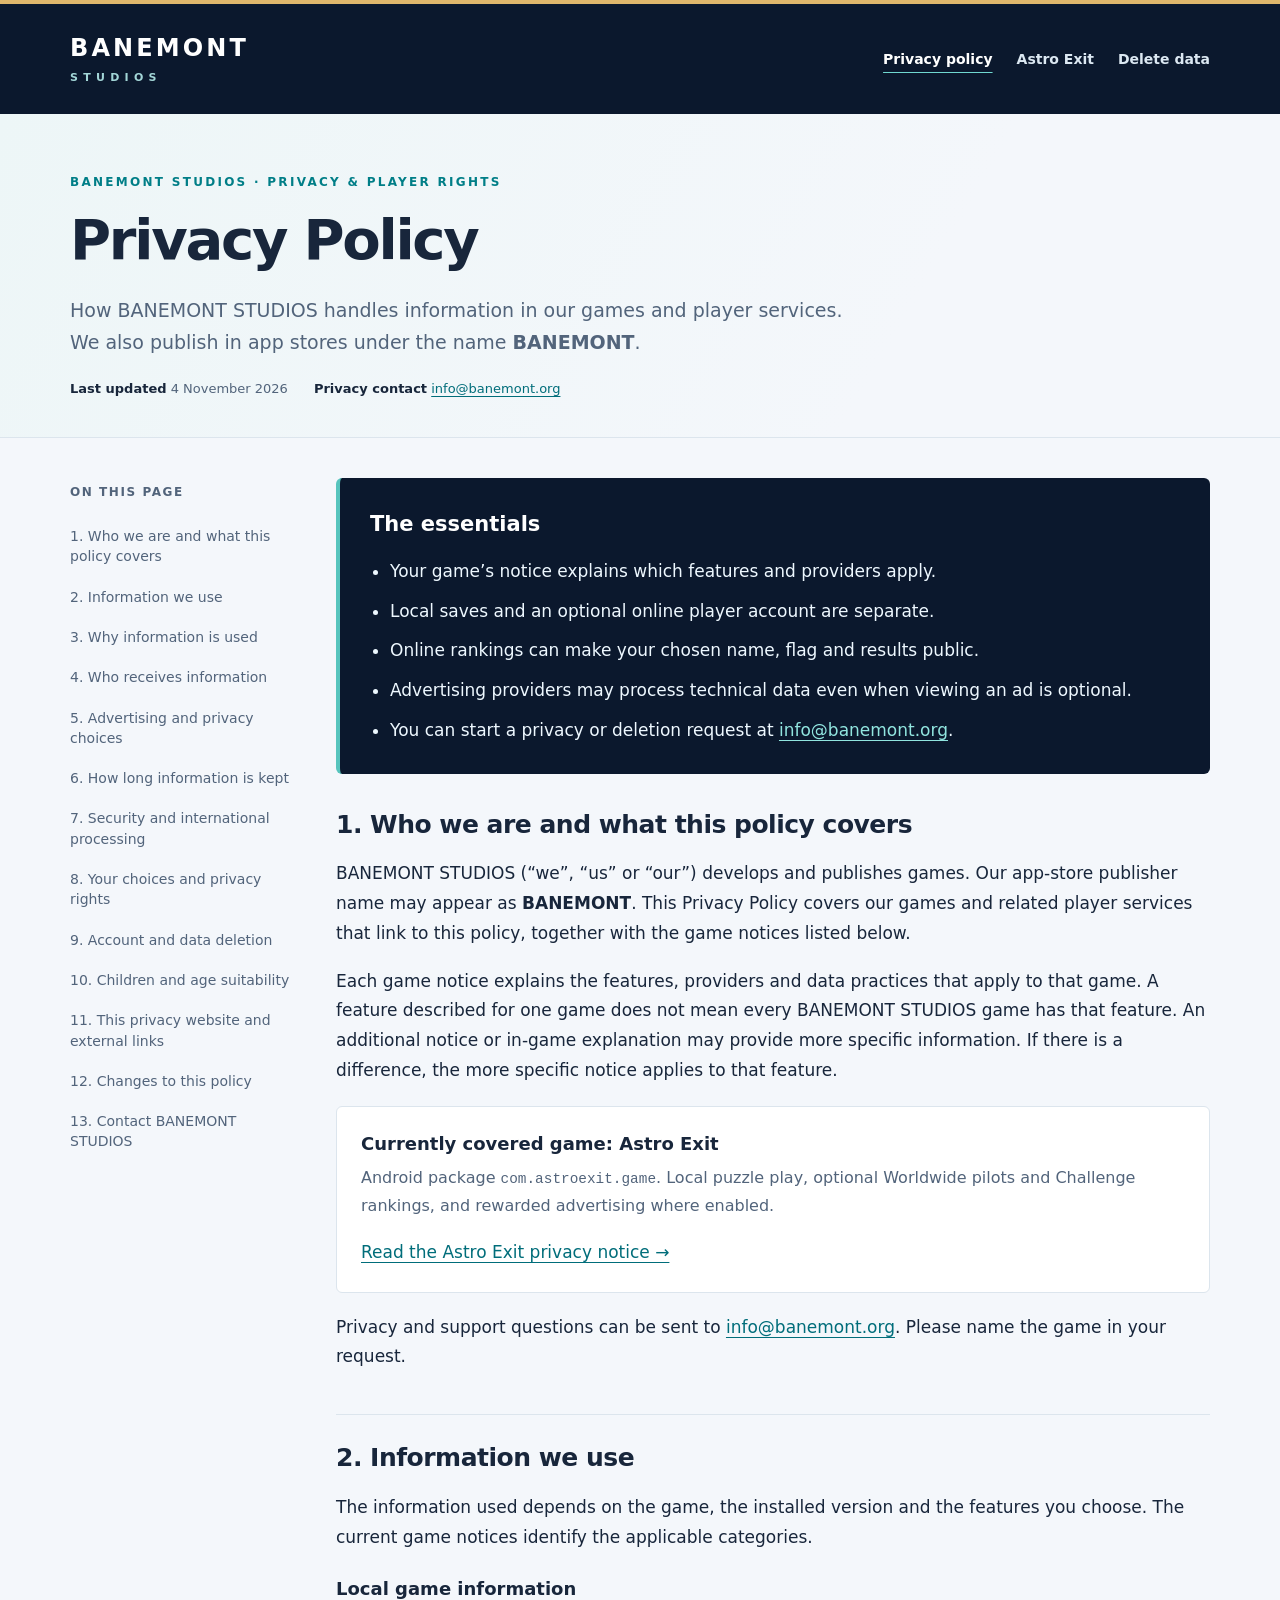
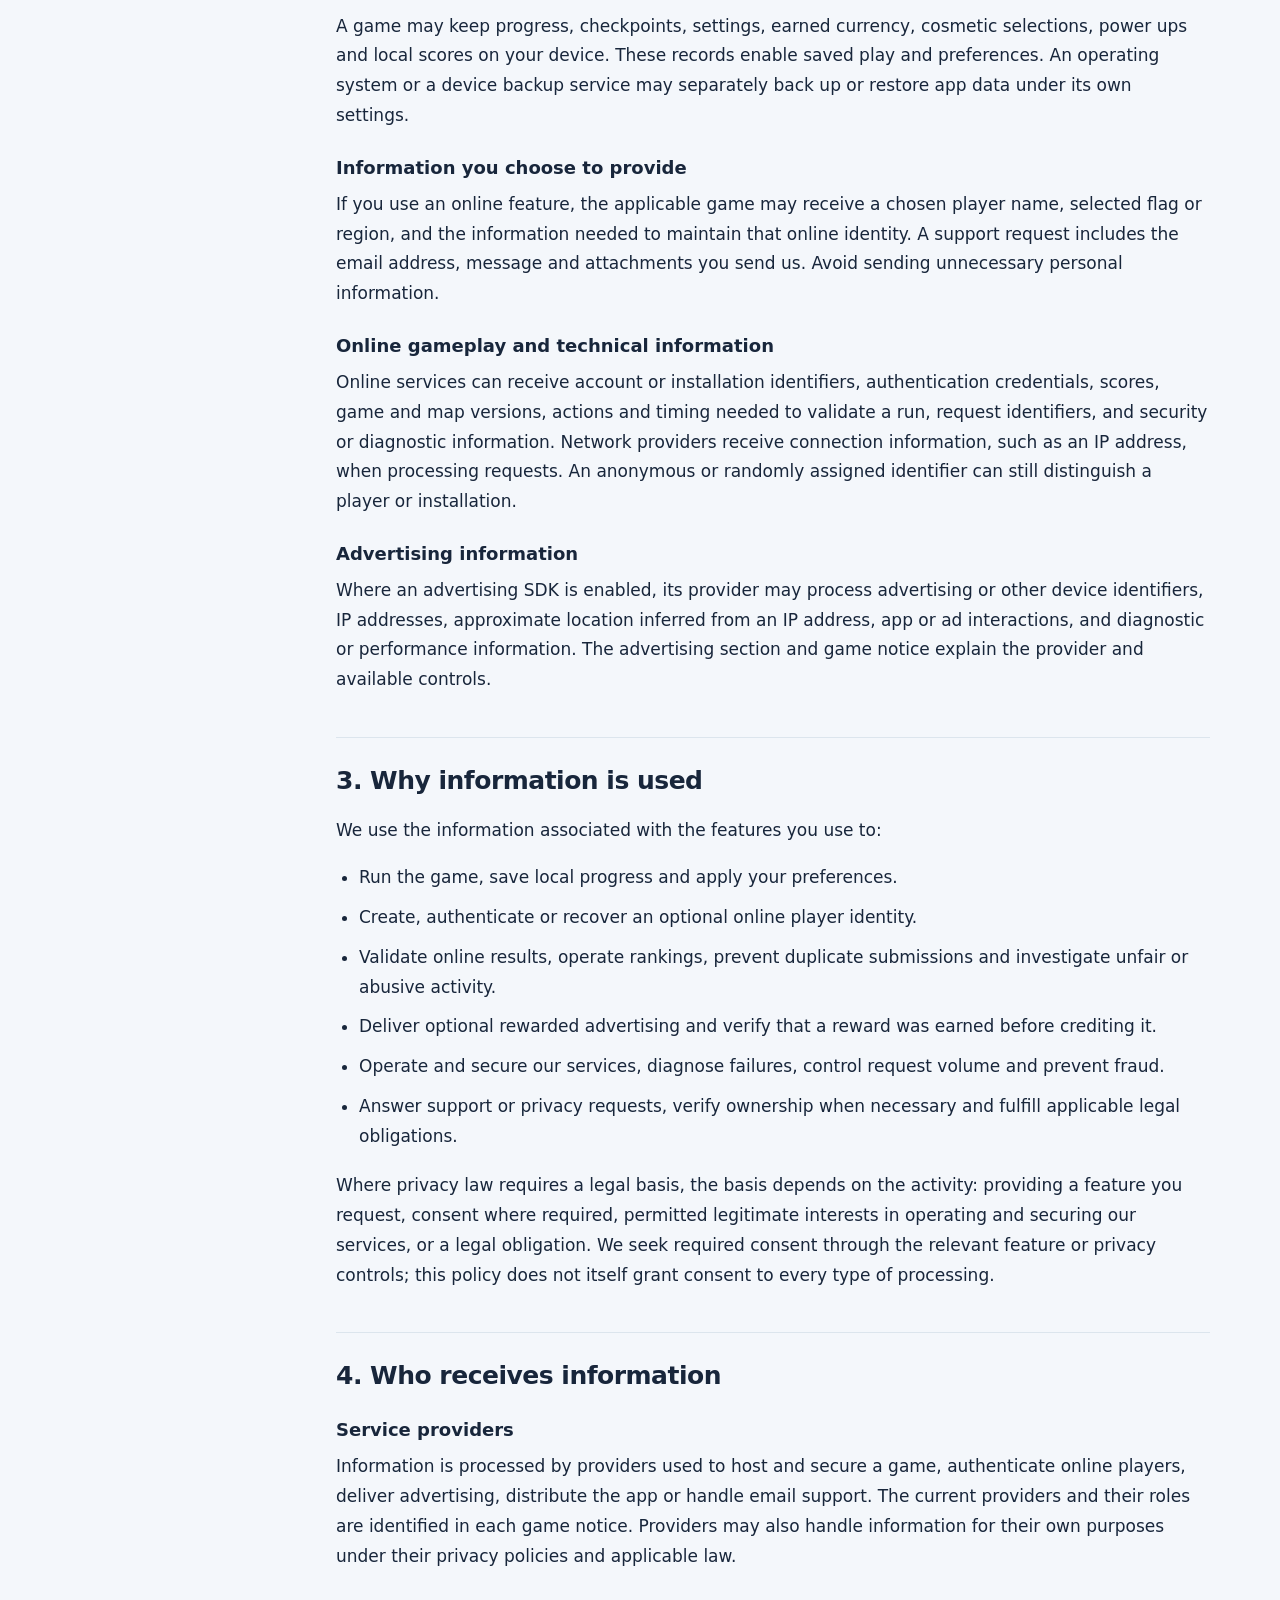
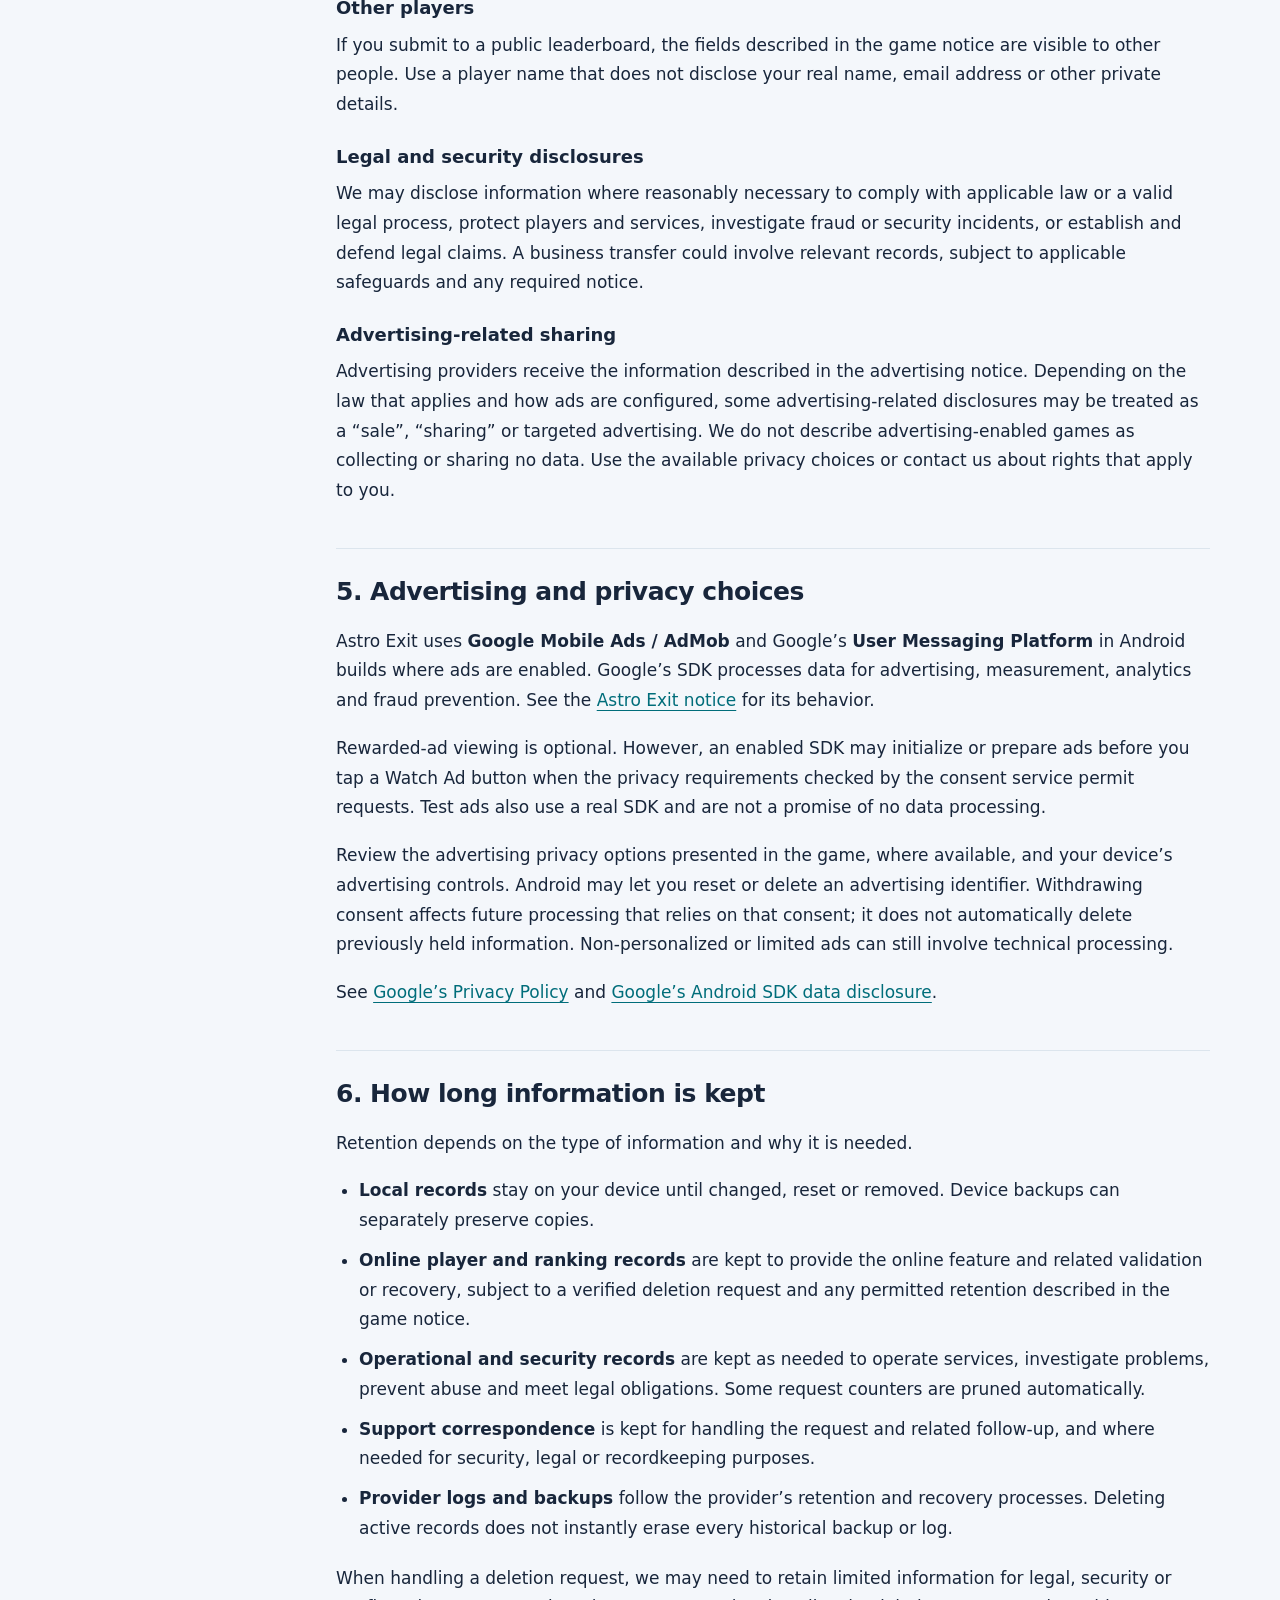
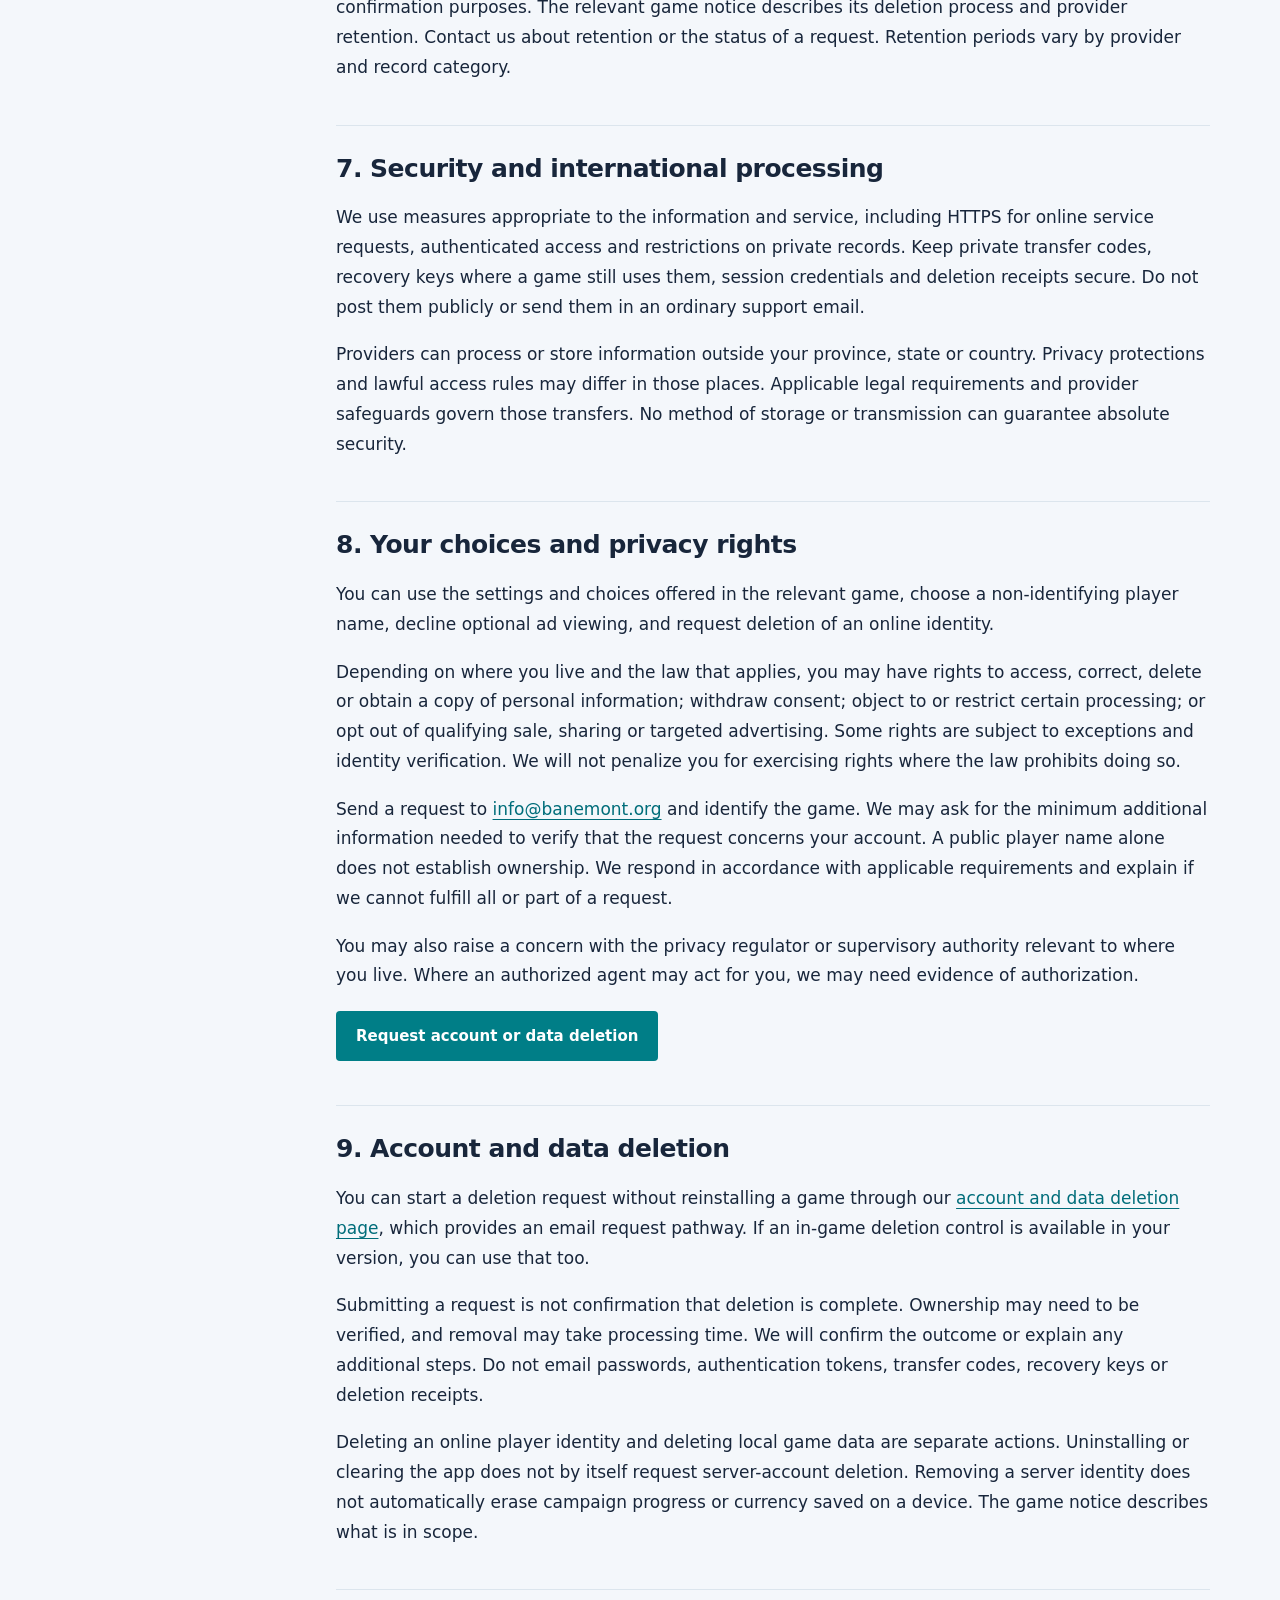
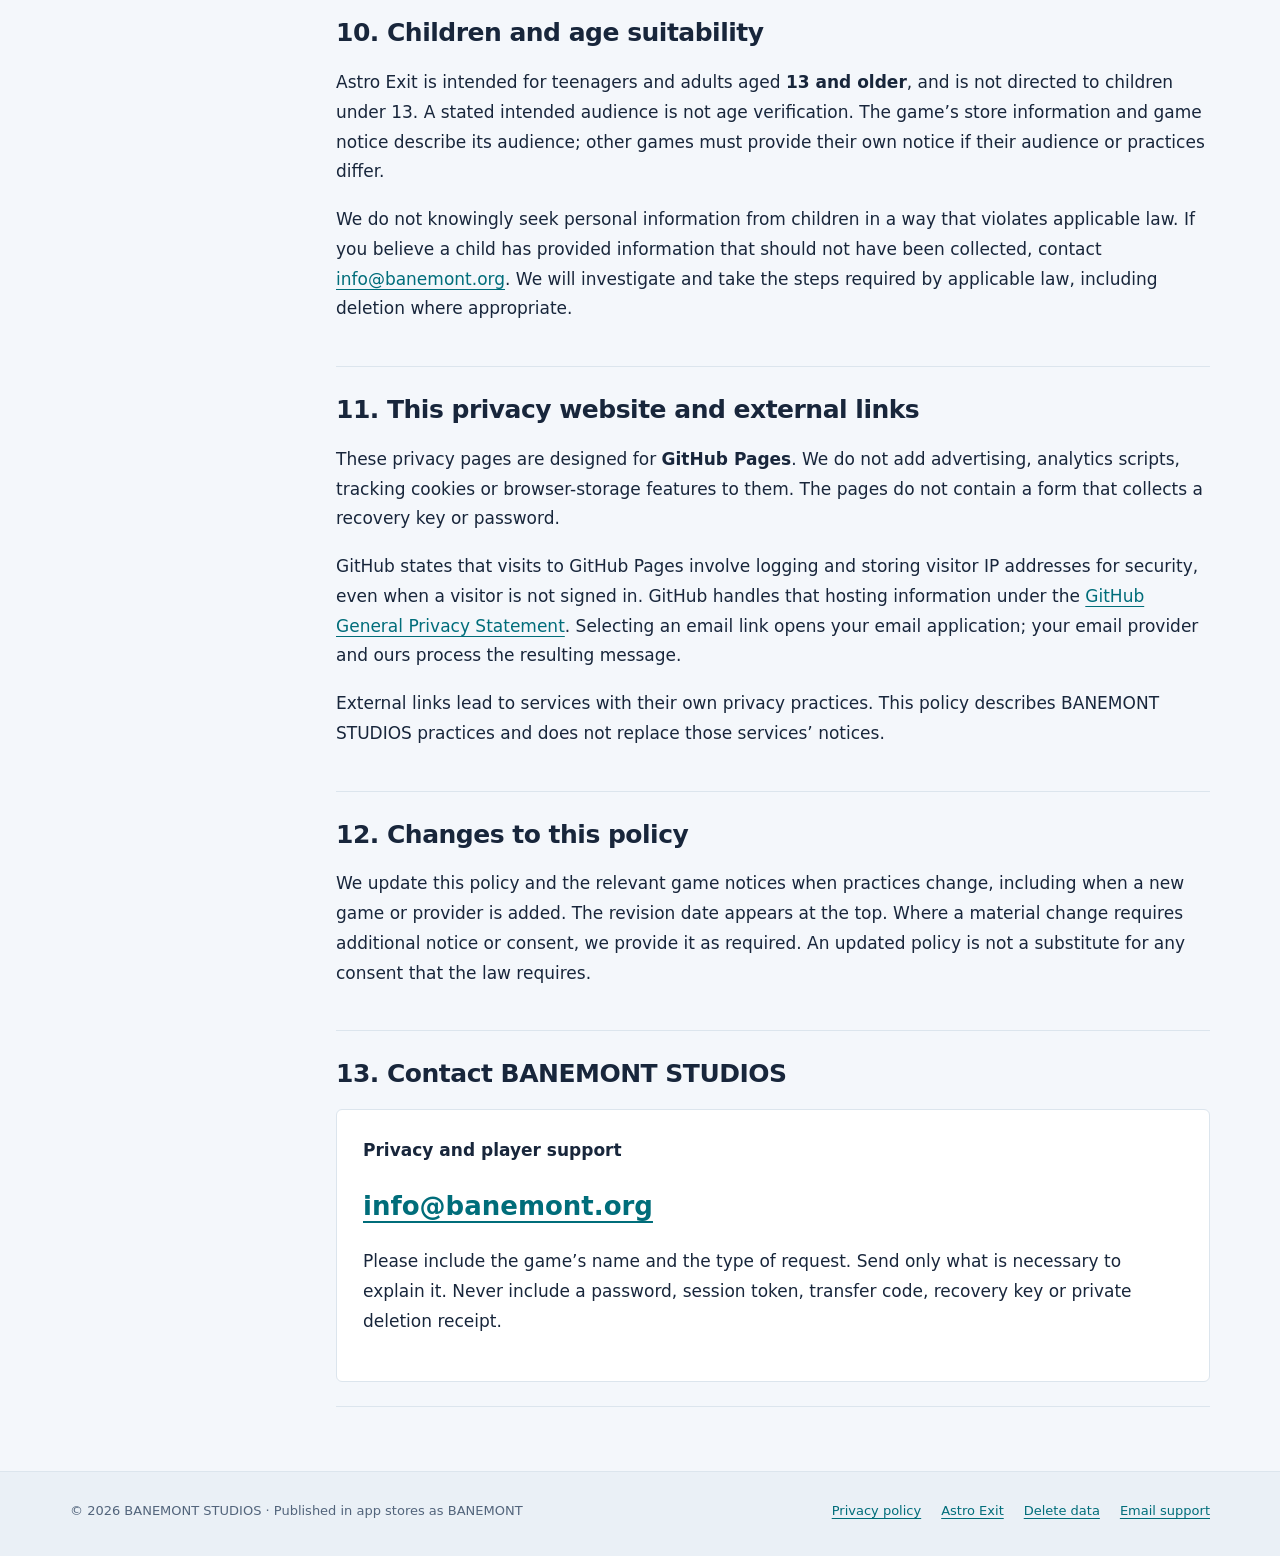
==== commit f90b2a54: "Describe space pilots and one-use phone transfers without Google sign-in" ====
--- a/index.html
+++ b/index.html
@@ -1,6 +1,6 @@
 <!doctype html>
 <html lang="en"><head><meta charset="utf-8"><meta name="viewport" content="width=device-width, initial-scale=1"><meta name="referrer" content="no-referrer"><meta http-equiv="Content-Security-Policy" content="default-src 'none'; style-src 'self'; img-src 'self'; base-uri 'none'; form-action 'none'; object-src 'none'"><title>Privacy Policy | BANEMONT STUDIOS</title><meta name="description" content="The BANEMONT STUDIOS privacy policy for linked games, including Astro Exit. Data practices, advertising, player rights and deletion requests."><meta name="color-scheme" content="light"><link rel="icon" href="favicon.svg" type="image/svg+xml"><link rel="stylesheet" href="site.css"></head>
 <body><a class="skip" href="#main">Skip to content</a><header class="masthead"><div class="wrap"><a class="brand" href="index.html" aria-label="BANEMONT STUDIOS privacy home">BANEMONT<span>STUDIOS</span></a><nav class="top-links" aria-label="Site navigation"><a href="index.html" aria-current="page">Privacy policy</a><a href="games/astro-exit.html">Astro Exit</a><a href="delete-data.html">Delete data</a></nav></div></header>
-<div class="hero"><div class="wrap"><p class="eyebrow">BANEMONT STUDIOS · Privacy &amp; player rights</p><h1>Privacy Policy</h1><p class="lead">How BANEMONT STUDIOS handles information in our games and player services. We also publish in app stores under the name <strong>BANEMONT</strong>.</p><div class="meta"><span><strong>Last updated</strong> 3 November 2026</span><span><strong>Privacy contact</strong> <a href="mailto:info@banemont.org">info@banemont.org</a></span></div></div></div>
-<main class="wrap layout" id="main"><aside class="contents"><div class="desktop-contents"><p class="contents-label">On this page</p><nav aria-label="Page contents"><a href="#scope">1. Who we are and what this policy covers</a><a href="#information">2. Information we use</a><a href="#purposes">3. Why information is used</a><a href="#sharing">4. Who receives information</a><a href="#advertising">5. Advertising and privacy choices</a><a href="#retention">6. How long information is kept</a><a href="#security">7. Security and international processing</a><a href="#rights">8. Your choices and privacy rights</a><a href="#deletion">9. Account and data deletion</a><a href="#children">10. Children and age suitability</a><a href="#website">11. This privacy website and external links</a><a href="#changes">12. Changes to this policy</a><a href="#contact">13. Contact BANEMONT STUDIOS</a></nav></div><details class="mobile-contents"><summary>On this page</summary><nav aria-label="Page contents"><a href="#scope">1. Who we are and what this policy covers</a><a href="#information">2. Information we use</a><a href="#purposes">3. Why information is used</a><a href="#sharing">4. Who receives information</a><a href="#advertising">5. Advertising and privacy choices</a><a href="#retention">6. How long information is kept</a><a href="#security">7. Security and international processing</a><a href="#rights">8. Your choices and privacy rights</a><a href="#deletion">9. Account and data deletion</a><a href="#children">10. Children and age suitability</a><a href="#website">11. This privacy website and external links</a><a href="#changes">12. Changes to this policy</a><a href="#contact">13. Contact BANEMONT STUDIOS</a></nav></details></aside><article><div class="summary-card"><h2>The essentials</h2><ul><li>Your game’s notice explains which features and providers apply.</li><li>Local saves and an optional online player account are separate.</li><li>Online rankings can make your chosen name, flag and results public.</li><li>Advertising providers may process technical data even when viewing an ad is optional.</li><li>You can start a privacy or deletion request at <a href="mailto:info@banemont.org">info@banemont.org</a>.</li></ul></div><section class="document-section" id="scope" aria-labelledby="scope-heading"><h2 id="scope-heading">1. Who we are and what this policy covers</h2><p>BANEMONT STUDIOS (“we”, “us” or “our”) develops and publishes games. Our app-store publisher name may appear as <strong>BANEMONT</strong>. This Privacy Policy covers our games and related player services that link to this policy, together with the game notices listed below.</p><p>Each game notice explains the features, providers and data practices that apply to that game. A feature described for one game does not mean every BANEMONT STUDIOS game has that feature. An additional notice or in-game explanation may provide more specific information. If there is a difference, the more specific notice applies to that feature.</p><div class="game-card"><h3>Currently covered game: Astro Exit</h3><p>Android package <code>com.astroexit.game</code>. Local puzzle play, optional Worldwide pilots and Challenge rankings, and rewarded advertising where enabled.</p><a href="games/astro-exit.html">Read the Astro Exit privacy notice →</a></div><p>Privacy and support questions can be sent to <a href="mailto:info@banemont.org">info@banemont.org</a>. Please name the game in your request.</p></section><section class="document-section" id="information" aria-labelledby="information-heading"><h2 id="information-heading">2. Information we use</h2><p>The information used depends on the game, the installed version and the features you choose. The current game notices identify the applicable categories.</p><h3>Local game information</h3><p>A game may keep progress, checkpoints, settings, earned currency, cosmetic selections, power ups and local scores on your device. These records enable saved play and preferences. An operating system or a device backup service may separately back up or restore app data under its own settings.</p><h3>Information you choose to provide</h3><p>If you use an online feature, the applicable game may receive a chosen player name, selected flag or region, and the information needed to maintain that online identity. A support request includes the email address, message and attachments you send us. Avoid sending unnecessary personal information.</p><h3>Online gameplay and technical information</h3><p>Online services can receive account or installation identifiers, authentication credentials, scores, game and map versions, actions and timing needed to validate a run, request identifiers, and security or diagnostic information. Network providers receive connection information, such as an IP address, when processing requests. An anonymous or randomly assigned identifier can still distinguish a player or installation.</p><h3>Advertising information</h3><p>Where an advertising SDK is enabled, its provider may process advertising or other device identifiers, IP addresses, approximate location inferred from an IP address, app or ad interactions, and diagnostic or performance information. The advertising section and game notice explain the provider and available controls.</p></section><section class="document-section" id="purposes" aria-labelledby="purposes-heading"><h2 id="purposes-heading">3. Why information is used</h2><p>We use the information associated with the features you use to:</p><ul><li>Run the game, save local progress and apply your preferences.</li><li>Create, authenticate or recover an optional online player identity.</li><li>Validate online results, operate rankings, prevent duplicate submissions and investigate unfair or abusive activity.</li><li>Deliver optional rewarded advertising and verify that a reward was earned before crediting it.</li><li>Operate and secure our services, diagnose failures, control request volume and prevent fraud.</li><li>Answer support or privacy requests, verify ownership when necessary and fulfill applicable legal obligations.</li></ul><p>Where privacy law requires a legal basis, the basis depends on the activity: providing a feature you request, consent where required, permitted legitimate interests in operating and securing our services, or a legal obligation. We seek required consent through the relevant feature or privacy controls; this policy does not itself grant consent to every type of processing.</p></section><section class="document-section" id="sharing" aria-labelledby="sharing-heading"><h2 id="sharing-heading">4. Who receives information</h2><h3>Service providers</h3><p>Information is processed by providers used to host and secure a game, authenticate online players, deliver advertising, distribute the app or handle email support. The current providers and their roles are identified in each game notice. Providers may also handle information for their own purposes under their privacy policies and applicable law.</p><h3>Other players</h3><p>If you submit to a public leaderboard, the fields described in the game notice are visible to other people. Use a player name that does not disclose your real name, email address or other private details.</p><h3>Legal and security disclosures</h3><p>We may disclose information where reasonably necessary to comply with applicable law or a valid legal process, protect players and services, investigate fraud or security incidents, or establish and defend legal claims. A business transfer could involve relevant records, subject to applicable safeguards and any required notice.</p><h3>Advertising-related sharing</h3><p>Advertising providers receive the information described in the advertising notice. Depending on the law that applies and how ads are configured, some advertising-related disclosures may be treated as a “sale”, “sharing” or targeted advertising. We do not describe advertising-enabled games as collecting or sharing no data. Use the available privacy choices or contact us about rights that apply to you.</p></section><section class="document-section" id="advertising" aria-labelledby="advertising-heading"><h2 id="advertising-heading">5. Advertising and privacy choices</h2><p>Astro Exit uses <strong>Google Mobile Ads / AdMob</strong> and Google’s <strong>User Messaging Platform</strong> in Android builds where ads are enabled. Google’s SDK processes data for advertising, measurement, analytics and fraud prevention. See the <a href="games/astro-exit.html#advertising">Astro Exit notice</a> for its behavior.</p><p>Rewarded-ad viewing is optional. However, an enabled SDK may initialize or prepare ads before you tap a Watch Ad button when the privacy requirements checked by the consent service permit requests. Test ads also use a real SDK and are not a promise of no data processing.</p><p>Review the advertising privacy options presented in the game, where available, and your device’s advertising controls. Android may let you reset or delete an advertising identifier. Withdrawing consent affects future processing that relies on that consent; it does not automatically delete previously held information. Non-personalized or limited ads can still involve technical processing.</p><p>See <a href="https://policies.google.com/privacy">Google’s Privacy Policy</a> and <a href="https://developers.google.com/admob/android/next-gen/privacy/play-data-disclosure">Google’s Android SDK data disclosure</a>.</p></section><section class="document-section" id="retention" aria-labelledby="retention-heading"><h2 id="retention-heading">6. How long information is kept</h2><p>Retention depends on the type of information and why it is needed.</p><ul><li><strong>Local records</strong> stay on your device until changed, reset or removed. Device backups can separately preserve copies.</li><li><strong>Online player and ranking records</strong> are kept to provide the online feature and related validation or recovery, subject to a verified deletion request and any permitted retention described in the game notice.</li><li><strong>Operational and security records</strong> are kept as needed to operate services, investigate problems, prevent abuse and meet legal obligations. Some request counters are pruned automatically.</li><li><strong>Support correspondence</strong> is kept for handling the request and related follow-up, and where needed for security, legal or recordkeeping purposes.</li><li><strong>Provider logs and backups</strong> follow the provider’s retention and recovery processes. Deleting active records does not instantly erase every historical backup or log.</li></ul><p>When handling a deletion request, we may need to retain limited information for legal, security or confirmation purposes. The relevant game notice describes its deletion process and provider retention. Contact us about retention or the status of a request. Retention periods vary by provider and record category.</p></section><section class="document-section" id="security" aria-labelledby="security-heading"><h2 id="security-heading">7. Security and international processing</h2><p>We use measures appropriate to the information and service, including HTTPS for online service requests, authenticated access and restrictions on private records. Keep private recovery keys, session credentials and deletion receipts secure. Do not post them publicly or send them in an ordinary support email.</p><p>Providers can process or store information outside your province, state or country. Privacy protections and lawful access rules may differ in those places. Applicable legal requirements and provider safeguards govern those transfers. No method of storage or transmission can guarantee absolute security.</p></section><section class="document-section" id="rights" aria-labelledby="rights-heading"><h2 id="rights-heading">8. Your choices and privacy rights</h2><p>You can use the settings and choices offered in the relevant game, choose a non-identifying player name, decline optional ad viewing, and request deletion of an online identity.</p><p>Depending on where you live and the law that applies, you may have rights to access, correct, delete or obtain a copy of personal information; withdraw consent; object to or restrict certain processing; or opt out of qualifying sale, sharing or targeted advertising. Some rights are subject to exceptions and identity verification. We will not penalize you for exercising rights where the law prohibits doing so.</p><p>Send a request to <a href="mailto:info@banemont.org?subject=BANEMONT%20STUDIOS%20privacy%20request">info@banemont.org</a> and identify the game. We may ask for the minimum additional information needed to verify that the request concerns your account. A public player name alone does not establish ownership. We respond in accordance with applicable requirements and explain if we cannot fulfill all or part of a request.</p><p>You may also raise a concern with the privacy regulator or supervisory authority relevant to where you live. Where an authorized agent may act for you, we may need evidence of authorization.</p><div class="actions"><a class="button" href="delete-data.html">Request account or data deletion</a></div></section><section class="document-section" id="deletion" aria-labelledby="deletion-heading"><h2 id="deletion-heading">9. Account and data deletion</h2><p>You can start a deletion request without reinstalling a game through our <a href="delete-data.html">account and data deletion page</a>, which provides an email request pathway. If an in-game deletion control is available in your version, you can use that too.</p><p>Submitting a request is not confirmation that deletion is complete. Ownership may need to be verified, and removal may take processing time. We will confirm the outcome or explain any additional steps. Do not email passwords, authentication tokens, recovery keys or deletion receipts.</p><p>Deleting an online player identity and deleting local game data are separate actions. Uninstalling or clearing the app does not by itself request server-account deletion. Removing a server identity does not automatically erase campaign progress or currency saved on a device. The game notice describes what is in scope.</p></section><section class="document-section" id="children" aria-labelledby="children-heading"><h2 id="children-heading">10. Children and age suitability</h2><p>Astro Exit is intended for teenagers and adults aged <strong>13 and older</strong>, and is not directed to children under 13. A stated intended audience is not age verification. The game’s store information and game notice describe its audience; other games must provide their own notice if their audience or practices differ.</p><p>We do not knowingly seek personal information from children in a way that violates applicable law. If you believe a child has provided information that should not have been collected, contact <a href="mailto:info@banemont.org">info@banemont.org</a>. We will investigate and take the steps required by applicable law, including deletion where appropriate.</p></section><section class="document-section" id="website" aria-labelledby="website-heading"><h2 id="website-heading">11. This privacy website and external links</h2><p>These privacy pages are designed for <strong>GitHub Pages</strong>. We do not add advertising, analytics scripts, tracking cookies or browser-storage features to them. The pages do not contain a form that collects a recovery key or password.</p><p>GitHub states that visits to GitHub Pages involve logging and storing visitor IP addresses for security, even when a visitor is not signed in. GitHub handles that hosting information under the <a href="https://docs.github.com/en/site-policy/privacy-policies/github-general-privacy-statement">GitHub General Privacy Statement</a>. Selecting an email link opens your email application; your email provider and ours process the resulting message.</p><p>External links lead to services with their own privacy practices. This policy describes BANEMONT STUDIOS practices and does not replace those services’ notices.</p></section><section class="document-section" id="changes" aria-labelledby="changes-heading"><h2 id="changes-heading">12. Changes to this policy</h2><p>We update this policy and the relevant game notices when practices change, including when a new game or provider is added. The revision date appears at the top. Where a material change requires additional notice or consent, we provide it as required. An updated policy is not a substitute for any consent that the law requires.</p></section><section class="document-section" id="contact" aria-labelledby="contact-heading"><h2 id="contact-heading">13. Contact BANEMONT STUDIOS</h2><div class="contact-box"><p><strong>Privacy and player support</strong></p><p class="email"><a href="mailto:info@banemont.org">info@banemont.org</a></p><p>Please include the game’s name and the type of request. Send only what is necessary to explain it. Never include a password, session token, recovery key or private deletion receipt.</p></div></section></article></main>
+<div class="hero"><div class="wrap"><p class="eyebrow">BANEMONT STUDIOS · Privacy &amp; player rights</p><h1>Privacy Policy</h1><p class="lead">How BANEMONT STUDIOS handles information in our games and player services. We also publish in app stores under the name <strong>BANEMONT</strong>.</p><div class="meta"><span><strong>Last updated</strong> 4 November 2026</span><span><strong>Privacy contact</strong> <a href="mailto:info@banemont.org">info@banemont.org</a></span></div></div></div>
+<main class="wrap layout" id="main"><aside class="contents"><div class="desktop-contents"><p class="contents-label">On this page</p><nav aria-label="Page contents"><a href="#scope">1. Who we are and what this policy covers</a><a href="#information">2. Information we use</a><a href="#purposes">3. Why information is used</a><a href="#sharing">4. Who receives information</a><a href="#advertising">5. Advertising and privacy choices</a><a href="#retention">6. How long information is kept</a><a href="#security">7. Security and international processing</a><a href="#rights">8. Your choices and privacy rights</a><a href="#deletion">9. Account and data deletion</a><a href="#children">10. Children and age suitability</a><a href="#website">11. This privacy website and external links</a><a href="#changes">12. Changes to this policy</a><a href="#contact">13. Contact BANEMONT STUDIOS</a></nav></div><details class="mobile-contents"><summary>On this page</summary><nav aria-label="Page contents"><a href="#scope">1. Who we are and what this policy covers</a><a href="#information">2. Information we use</a><a href="#purposes">3. Why information is used</a><a href="#sharing">4. Who receives information</a><a href="#advertising">5. Advertising and privacy choices</a><a href="#retention">6. How long information is kept</a><a href="#security">7. Security and international processing</a><a href="#rights">8. Your choices and privacy rights</a><a href="#deletion">9. Account and data deletion</a><a href="#children">10. Children and age suitability</a><a href="#website">11. This privacy website and external links</a><a href="#changes">12. Changes to this policy</a><a href="#contact">13. Contact BANEMONT STUDIOS</a></nav></details></aside><article><div class="summary-card"><h2>The essentials</h2><ul><li>Your game’s notice explains which features and providers apply.</li><li>Local saves and an optional online player account are separate.</li><li>Online rankings can make your chosen name, flag and results public.</li><li>Advertising providers may process technical data even when viewing an ad is optional.</li><li>You can start a privacy or deletion request at <a href="mailto:info@banemont.org">info@banemont.org</a>.</li></ul></div><section class="document-section" id="scope" aria-labelledby="scope-heading"><h2 id="scope-heading">1. Who we are and what this policy covers</h2><p>BANEMONT STUDIOS (“we”, “us” or “our”) develops and publishes games. Our app-store publisher name may appear as <strong>BANEMONT</strong>. This Privacy Policy covers our games and related player services that link to this policy, together with the game notices listed below.</p><p>Each game notice explains the features, providers and data practices that apply to that game. A feature described for one game does not mean every BANEMONT STUDIOS game has that feature. An additional notice or in-game explanation may provide more specific information. If there is a difference, the more specific notice applies to that feature.</p><div class="game-card"><h3>Currently covered game: Astro Exit</h3><p>Android package <code>com.astroexit.game</code>. Local puzzle play, optional Worldwide pilots and Challenge rankings, and rewarded advertising where enabled.</p><a href="games/astro-exit.html">Read the Astro Exit privacy notice →</a></div><p>Privacy and support questions can be sent to <a href="mailto:info@banemont.org">info@banemont.org</a>. Please name the game in your request.</p></section><section class="document-section" id="information" aria-labelledby="information-heading"><h2 id="information-heading">2. Information we use</h2><p>The information used depends on the game, the installed version and the features you choose. The current game notices identify the applicable categories.</p><h3>Local game information</h3><p>A game may keep progress, checkpoints, settings, earned currency, cosmetic selections, power ups and local scores on your device. These records enable saved play and preferences. An operating system or a device backup service may separately back up or restore app data under its own settings.</p><h3>Information you choose to provide</h3><p>If you use an online feature, the applicable game may receive a chosen player name, selected flag or region, and the information needed to maintain that online identity. A support request includes the email address, message and attachments you send us. Avoid sending unnecessary personal information.</p><h3>Online gameplay and technical information</h3><p>Online services can receive account or installation identifiers, authentication credentials, scores, game and map versions, actions and timing needed to validate a run, request identifiers, and security or diagnostic information. Network providers receive connection information, such as an IP address, when processing requests. An anonymous or randomly assigned identifier can still distinguish a player or installation.</p><h3>Advertising information</h3><p>Where an advertising SDK is enabled, its provider may process advertising or other device identifiers, IP addresses, approximate location inferred from an IP address, app or ad interactions, and diagnostic or performance information. The advertising section and game notice explain the provider and available controls.</p></section><section class="document-section" id="purposes" aria-labelledby="purposes-heading"><h2 id="purposes-heading">3. Why information is used</h2><p>We use the information associated with the features you use to:</p><ul><li>Run the game, save local progress and apply your preferences.</li><li>Create, authenticate or recover an optional online player identity.</li><li>Validate online results, operate rankings, prevent duplicate submissions and investigate unfair or abusive activity.</li><li>Deliver optional rewarded advertising and verify that a reward was earned before crediting it.</li><li>Operate and secure our services, diagnose failures, control request volume and prevent fraud.</li><li>Answer support or privacy requests, verify ownership when necessary and fulfill applicable legal obligations.</li></ul><p>Where privacy law requires a legal basis, the basis depends on the activity: providing a feature you request, consent where required, permitted legitimate interests in operating and securing our services, or a legal obligation. We seek required consent through the relevant feature or privacy controls; this policy does not itself grant consent to every type of processing.</p></section><section class="document-section" id="sharing" aria-labelledby="sharing-heading"><h2 id="sharing-heading">4. Who receives information</h2><h3>Service providers</h3><p>Information is processed by providers used to host and secure a game, authenticate online players, deliver advertising, distribute the app or handle email support. The current providers and their roles are identified in each game notice. Providers may also handle information for their own purposes under their privacy policies and applicable law.</p><h3>Other players</h3><p>If you submit to a public leaderboard, the fields described in the game notice are visible to other people. Use a player name that does not disclose your real name, email address or other private details.</p><h3>Legal and security disclosures</h3><p>We may disclose information where reasonably necessary to comply with applicable law or a valid legal process, protect players and services, investigate fraud or security incidents, or establish and defend legal claims. A business transfer could involve relevant records, subject to applicable safeguards and any required notice.</p><h3>Advertising-related sharing</h3><p>Advertising providers receive the information described in the advertising notice. Depending on the law that applies and how ads are configured, some advertising-related disclosures may be treated as a “sale”, “sharing” or targeted advertising. We do not describe advertising-enabled games as collecting or sharing no data. Use the available privacy choices or contact us about rights that apply to you.</p></section><section class="document-section" id="advertising" aria-labelledby="advertising-heading"><h2 id="advertising-heading">5. Advertising and privacy choices</h2><p>Astro Exit uses <strong>Google Mobile Ads / AdMob</strong> and Google’s <strong>User Messaging Platform</strong> in Android builds where ads are enabled. Google’s SDK processes data for advertising, measurement, analytics and fraud prevention. See the <a href="games/astro-exit.html#advertising">Astro Exit notice</a> for its behavior.</p><p>Rewarded-ad viewing is optional. However, an enabled SDK may initialize or prepare ads before you tap a Watch Ad button when the privacy requirements checked by the consent service permit requests. Test ads also use a real SDK and are not a promise of no data processing.</p><p>Review the advertising privacy options presented in the game, where available, and your device’s advertising controls. Android may let you reset or delete an advertising identifier. Withdrawing consent affects future processing that relies on that consent; it does not automatically delete previously held information. Non-personalized or limited ads can still involve technical processing.</p><p>See <a href="https://policies.google.com/privacy">Google’s Privacy Policy</a> and <a href="https://developers.google.com/admob/android/next-gen/privacy/play-data-disclosure">Google’s Android SDK data disclosure</a>.</p></section><section class="document-section" id="retention" aria-labelledby="retention-heading"><h2 id="retention-heading">6. How long information is kept</h2><p>Retention depends on the type of information and why it is needed.</p><ul><li><strong>Local records</strong> stay on your device until changed, reset or removed. Device backups can separately preserve copies.</li><li><strong>Online player and ranking records</strong> are kept to provide the online feature and related validation or recovery, subject to a verified deletion request and any permitted retention described in the game notice.</li><li><strong>Operational and security records</strong> are kept as needed to operate services, investigate problems, prevent abuse and meet legal obligations. Some request counters are pruned automatically.</li><li><strong>Support correspondence</strong> is kept for handling the request and related follow-up, and where needed for security, legal or recordkeeping purposes.</li><li><strong>Provider logs and backups</strong> follow the provider’s retention and recovery processes. Deleting active records does not instantly erase every historical backup or log.</li></ul><p>When handling a deletion request, we may need to retain limited information for legal, security or confirmation purposes. The relevant game notice describes its deletion process and provider retention. Contact us about retention or the status of a request. Retention periods vary by provider and record category.</p></section><section class="document-section" id="security" aria-labelledby="security-heading"><h2 id="security-heading">7. Security and international processing</h2><p>We use measures appropriate to the information and service, including HTTPS for online service requests, authenticated access and restrictions on private records. Keep private transfer codes, recovery keys where a game still uses them, session credentials and deletion receipts secure. Do not post them publicly or send them in an ordinary support email.</p><p>Providers can process or store information outside your province, state or country. Privacy protections and lawful access rules may differ in those places. Applicable legal requirements and provider safeguards govern those transfers. No method of storage or transmission can guarantee absolute security.</p></section><section class="document-section" id="rights" aria-labelledby="rights-heading"><h2 id="rights-heading">8. Your choices and privacy rights</h2><p>You can use the settings and choices offered in the relevant game, choose a non-identifying player name, decline optional ad viewing, and request deletion of an online identity.</p><p>Depending on where you live and the law that applies, you may have rights to access, correct, delete or obtain a copy of personal information; withdraw consent; object to or restrict certain processing; or opt out of qualifying sale, sharing or targeted advertising. Some rights are subject to exceptions and identity verification. We will not penalize you for exercising rights where the law prohibits doing so.</p><p>Send a request to <a href="mailto:info@banemont.org?subject=BANEMONT%20STUDIOS%20privacy%20request">info@banemont.org</a> and identify the game. We may ask for the minimum additional information needed to verify that the request concerns your account. A public player name alone does not establish ownership. We respond in accordance with applicable requirements and explain if we cannot fulfill all or part of a request.</p><p>You may also raise a concern with the privacy regulator or supervisory authority relevant to where you live. Where an authorized agent may act for you, we may need evidence of authorization.</p><div class="actions"><a class="button" href="delete-data.html">Request account or data deletion</a></div></section><section class="document-section" id="deletion" aria-labelledby="deletion-heading"><h2 id="deletion-heading">9. Account and data deletion</h2><p>You can start a deletion request without reinstalling a game through our <a href="delete-data.html">account and data deletion page</a>, which provides an email request pathway. If an in-game deletion control is available in your version, you can use that too.</p><p>Submitting a request is not confirmation that deletion is complete. Ownership may need to be verified, and removal may take processing time. We will confirm the outcome or explain any additional steps. Do not email passwords, authentication tokens, transfer codes, recovery keys or deletion receipts.</p><p>Deleting an online player identity and deleting local game data are separate actions. Uninstalling or clearing the app does not by itself request server-account deletion. Removing a server identity does not automatically erase campaign progress or currency saved on a device. The game notice describes what is in scope.</p></section><section class="document-section" id="children" aria-labelledby="children-heading"><h2 id="children-heading">10. Children and age suitability</h2><p>Astro Exit is intended for teenagers and adults aged <strong>13 and older</strong>, and is not directed to children under 13. A stated intended audience is not age verification. The game’s store information and game notice describe its audience; other games must provide their own notice if their audience or practices differ.</p><p>We do not knowingly seek personal information from children in a way that violates applicable law. If you believe a child has provided information that should not have been collected, contact <a href="mailto:info@banemont.org">info@banemont.org</a>. We will investigate and take the steps required by applicable law, including deletion where appropriate.</p></section><section class="document-section" id="website" aria-labelledby="website-heading"><h2 id="website-heading">11. This privacy website and external links</h2><p>These privacy pages are designed for <strong>GitHub Pages</strong>. We do not add advertising, analytics scripts, tracking cookies or browser-storage features to them. The pages do not contain a form that collects a recovery key or password.</p><p>GitHub states that visits to GitHub Pages involve logging and storing visitor IP addresses for security, even when a visitor is not signed in. GitHub handles that hosting information under the <a href="https://docs.github.com/en/site-policy/privacy-policies/github-general-privacy-statement">GitHub General Privacy Statement</a>. Selecting an email link opens your email application; your email provider and ours process the resulting message.</p><p>External links lead to services with their own privacy practices. This policy describes BANEMONT STUDIOS practices and does not replace those services’ notices.</p></section><section class="document-section" id="changes" aria-labelledby="changes-heading"><h2 id="changes-heading">12. Changes to this policy</h2><p>We update this policy and the relevant game notices when practices change, including when a new game or provider is added. The revision date appears at the top. Where a material change requires additional notice or consent, we provide it as required. An updated policy is not a substitute for any consent that the law requires.</p></section><section class="document-section" id="contact" aria-labelledby="contact-heading"><h2 id="contact-heading">13. Contact BANEMONT STUDIOS</h2><div class="contact-box"><p><strong>Privacy and player support</strong></p><p class="email"><a href="mailto:info@banemont.org">info@banemont.org</a></p><p>Please include the game’s name and the type of request. Send only what is necessary to explain it. Never include a password, session token, transfer code, recovery key or private deletion receipt.</p></div></section></article></main>
 <footer><div class="wrap"><span>© 2026 BANEMONT STUDIOS · Published in app stores as BANEMONT</span><nav aria-label="Footer navigation"><a href="index.html" aria-current="page">Privacy policy</a><a href="games/astro-exit.html">Astro Exit</a><a href="delete-data.html">Delete data</a><a href="mailto:info@banemont.org">Email support</a></nav></div></footer></body></html>
